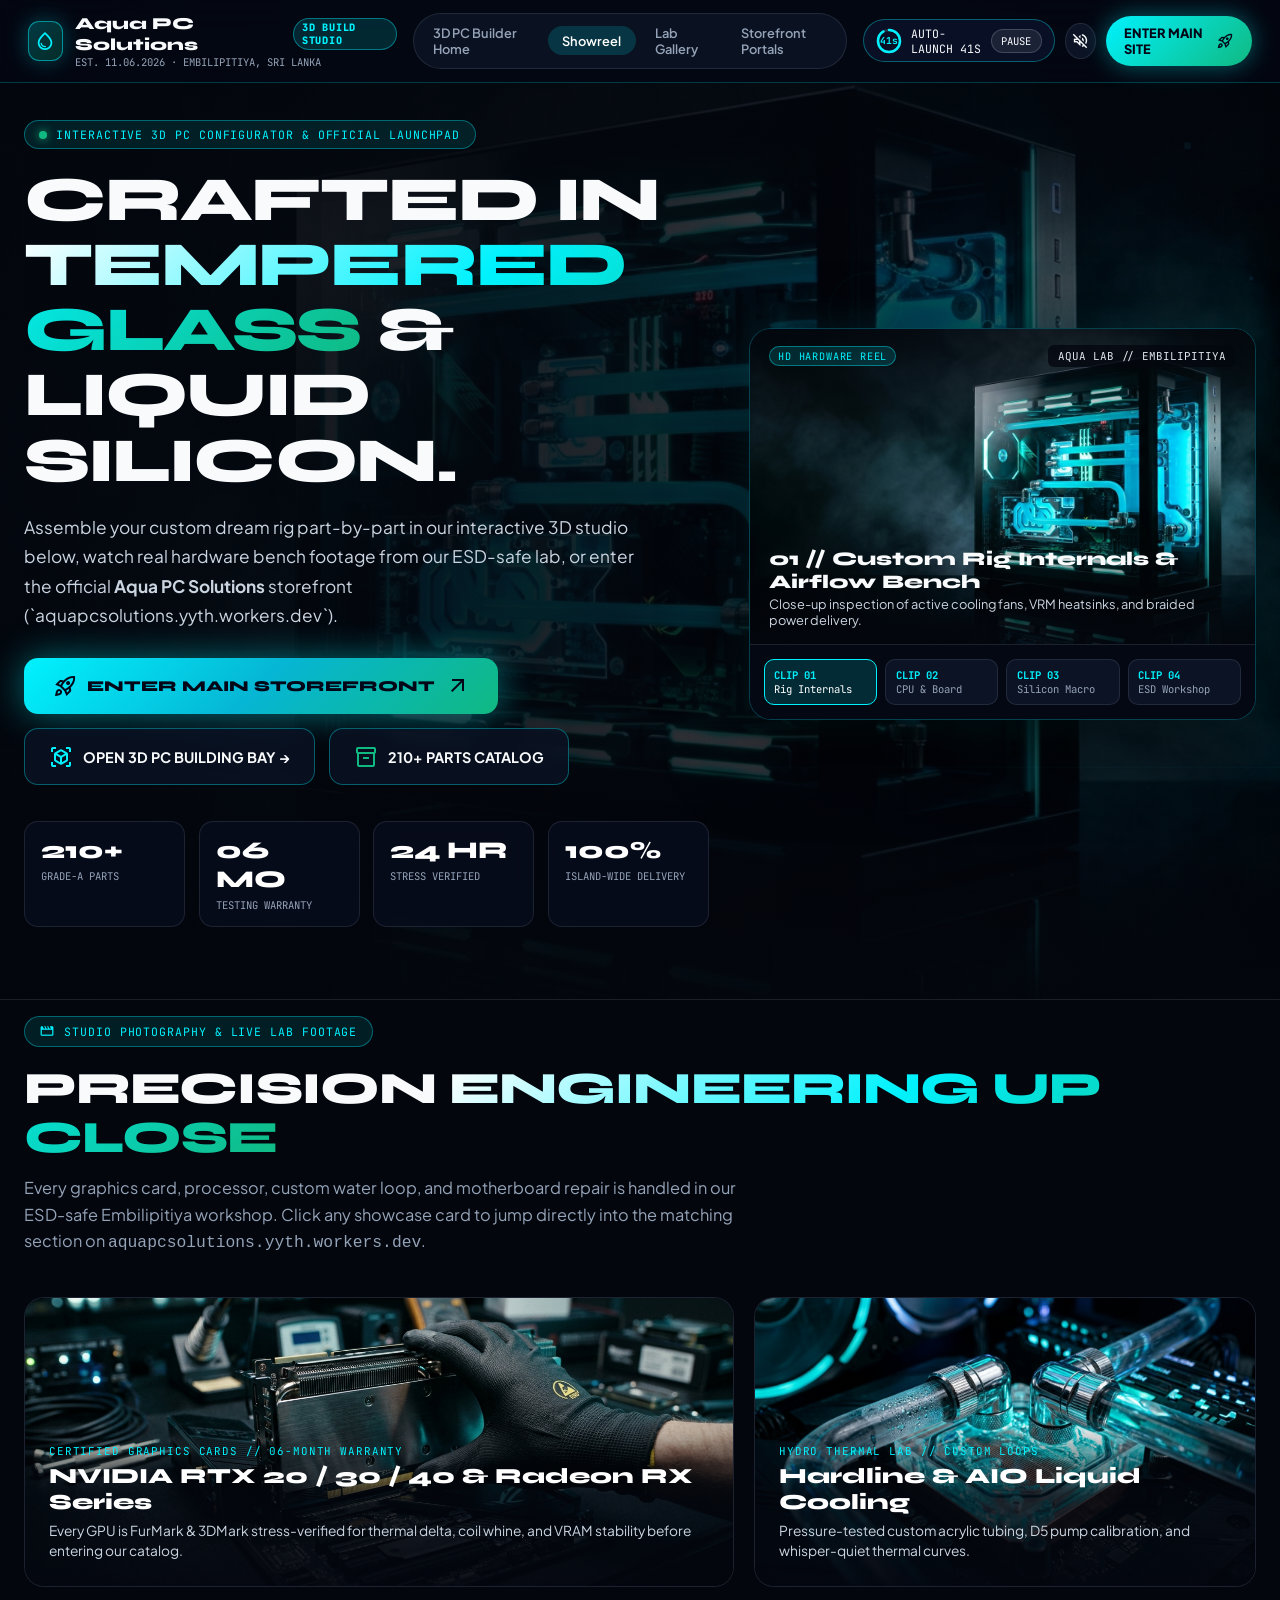
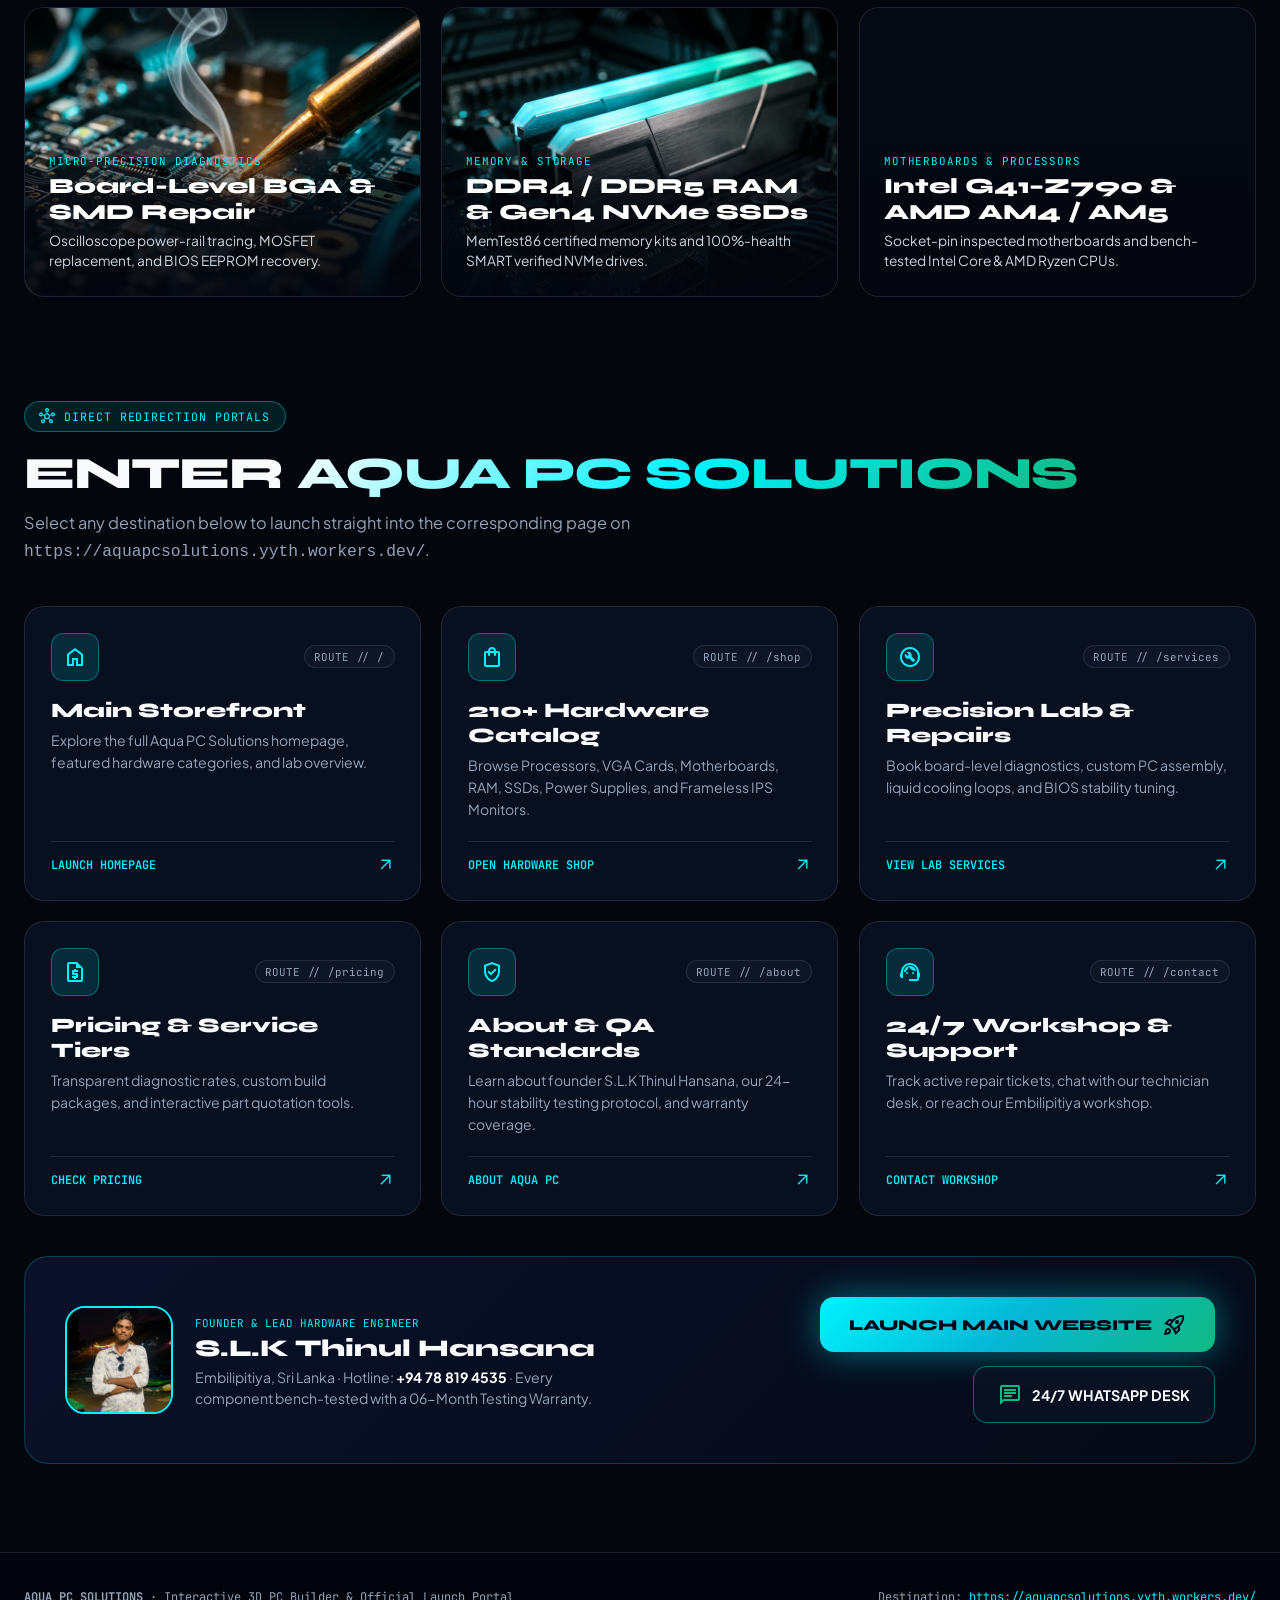
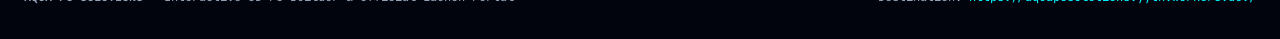
==== portal.html @ bed81e2e "Promote 3D PC Building Bay to Home Page with Bloom/Mirror Showroom & 10-Category Configurator" ====
<!DOCTYPE html>
<html lang="en" class="dark">
<head>
  <meta charset="UTF-8" />
  <meta name="viewport" content="width=device-width, initial-scale=1.0" />
  <title>Aqua PC Solutions | Cinematic Showreel, Video Lab &amp; Storefront Launchpad</title>
  <meta
    name="description"
    content="Build your custom gaming PC in real-time 3D, watch step-by-step hardware assembly, explore HD lab videos, and launch directly into Aqua PC Solutions (aquapcsolutions.yyth.workers.dev)."
  />

  <!-- Google Fonts -->
  <link rel="preconnect" href="https://fonts.googleapis.com" />
  <link rel="preconnect" href="https://fonts.gstatic.com" crossorigin />
  <link
    href="https://fonts.googleapis.com/css2?family=JetBrains+Mono:wght@400;500;600;700&family=Plus+Jakarta+Sans:wght@400;500;600;700;800&family=Syne:wght@700;800&display=swap"
    rel="stylesheet"
  />
  <link
    rel="stylesheet"
    href="https://fonts.googleapis.com/css2?family=Material+Symbols+Outlined:opsz,wght,FILL,GRAD@20..48,100..700,0..1,-50..200"
  />

  <link rel="stylesheet" href="styles.css" />
</head>
<body>
  <!-- Subtle Ambient Floating Particles -->
  <canvas id="bg-ambient-canvas" aria-hidden="true"></canvas>

  <!-- Hyperspace Warp Redirection Overlay -->
  <div id="warp-overlay" aria-hidden="true">
    <div class="warp-ring"></div>
    <p
      style="
        font-family: var(--font-mono);
        font-size: 0.76rem;
        letter-spacing: 0.16em;
        color: var(--cyan);
        text-transform: uppercase;
        margin-bottom: 0.45rem;
      "
    >
      LAUNCHING OFFICIAL STOREFRONT
    </p>
    <h2
      style="
        font-family: var(--font-display);
        font-size: clamp(1.5rem, 3vw, 2.2rem);
        font-weight: 800;
        margin-bottom: 0.5rem;
      "
    >
      Redirecting to Aqua PC Solutions
    </h2>
    <code
      id="warp-destination-url"
      style="
        font-family: var(--font-mono);
        font-size: 0.84rem;
        color: #94a3b8;
        background: rgba(15, 23, 42, 0.85);
        padding: 0.4rem 0.9rem;
        border-radius: 8px;
        border: 1px solid rgba(0, 242, 254, 0.3);
      "
    >
      https://aquapcsolutions.yyth.workers.dev/
    </code>
  </div>

  <!-- Top Floating Navigation & Auto-Redirect Command Bar -->
  <header class="top-nav">
    <a href="https://aquapcsolutions.yyth.workers.dev/" data-portal-path="/" class="brand-cluster">
      <div class="brand-orb">
        <span class="material-symbols-outlined" style="color: var(--cyan); font-size: 22px">water_drop</span>
      </div>
      <div>
        <div class="brand-title">
          <span>Aqua PC Solutions</span>
          <span class="brand-badge">3D BUILD STUDIO</span>
        </div>
        <span class="brand-sub">EST. 11.06.2026 · EMBILIPITIYA, SRI LANKA</span>
      </div>
    </a>

    <nav class="nav-links" aria-label="Portal sections">
      <a href="index.html" class="nav-link">3D PC Builder Home</a>
      <a href="#hero" class="nav-link active">Showreel</a>
      <a href="#video-showcase" class="nav-link">Lab Gallery</a>
      <a href="#portal-matrix" class="nav-link">Storefront Portals</a>
    </nav>

    <div class="nav-controls">
      <!-- Auto-Redirect Countdown Pill -->
      <div class="redirect-pill" title="Auto-redirect pauses automatically while you use the 3D PC Builder">
        <div class="countdown-ring-wrap">
          <svg class="countdown-svg" viewBox="0 0 26 26">
            <circle class="countdown-circle-bg" cx="13" cy="13" r="11"></circle>
            <circle id="countdown-circle-fg" class="countdown-circle-fg" cx="13" cy="13" r="11"></circle>
          </svg>
          <span id="countdown-num" class="countdown-num">45s</span>
        </div>
        <span id="pill-status-text" class="pill-label">AUTO-LAUNCH 45S</span>
        <button id="toggle-countdown-btn" class="pill-toggle-btn" type="button">PAUSE</button>
      </div>

      <!-- Sound FX Toggle -->
      <button
        id="sfx-toggle-btn"
        class="icon-btn"
        type="button"
        title="Toggle UI Sound Effects"
        aria-label="Toggle UI Sound Effects"
      >
        <span class="material-symbols-outlined" style="font-size: 19px">volume_off</span>
      </button>

      <!-- Instant Launch CTA -->
      <a
        href="https://aquapcsolutions.yyth.workers.dev/"
        data-portal-path="/"
        class="btn-enter-now"
      >
        <span>ENTER MAIN SITE</span>
        <span class="material-symbols-outlined" style="font-size: 18px">rocket_launch</span>
      </a>
    </div>
  </header>

  <main>
    <!-- ====================================================================
         SECTION 1: PHOTOREALISTIC STUDIO & HD VIDEO SHOWREEL HERO
         ==================================================================== -->
    <section id="hero" class="hero-cinema">
      <div class="hero-backdrop-media" aria-hidden="true">
        <img src="assets/hero-rig.jpg" alt="" class="hero-backdrop-img" />
        <video
          src="assets/video/pc-internals.mp4"
          autoplay
          muted
          loop
          playsinline
          class="hero-backdrop-video"
        ></video>
        <div class="hero-backdrop-gradient"></div>
      </div>

      <div class="section-container">
        <div class="hero-content-wrap">
          <!-- Left Column: Headline & Direct Launch CTAs -->
          <div>
            <div class="status-eyebrow">
              <span class="live-dot"></span>
              <span>INTERACTIVE 3D PC CONFIGURATOR &amp; OFFICIAL LAUNCHPAD</span>
            </div>

            <h1 class="hero-headline">
              CRAFTED IN <span class="gradient-text">TEMPERED GLASS</span> &amp; LIQUID SILICON.
            </h1>

            <p class="hero-lead">
              Assemble your custom dream rig part-by-part in our interactive 3D studio below, watch
              real hardware bench footage from our ESD-safe lab, or enter the official
              <strong>Aqua PC Solutions</strong> storefront (`aquapcsolutions.yyth.workers.dev`).
            </p>

            <div class="hero-cta-group">
              <a
                href="https://aquapcsolutions.yyth.workers.dev/"
                data-portal-path="/"
                class="btn-primary-warp"
              >
                <span class="material-symbols-outlined">rocket_launch</span>
                <span>ENTER MAIN STOREFRONT</span>
                <span class="material-symbols-outlined">arrow_outward</span>
              </a>

              <a href="index.html" class="btn-secondary-glass">
                <span class="material-symbols-outlined" style="color: var(--cyan)">view_in_ar</span>
                <span>OPEN 3D PC BUILDING BAY &rarr;</span>
              </a>

              <a
                href="https://aquapcsolutions.yyth.workers.dev/shop"
                data-portal-path="/shop"
                class="btn-secondary-glass"
              >
                <span class="material-symbols-outlined" style="color: var(--teal)">inventory_2</span>
                <span>210+ PARTS CATALOG</span>
              </a>
            </div>

            <div class="hero-metrics">
              <div class="metric-card" data-tilt-3d>
                <div class="metric-val">210+</div>
                <div class="metric-label">Grade-A Parts</div>
              </div>
              <div class="metric-card" data-tilt-3d>
                <div class="metric-val">06 MO</div>
                <div class="metric-label">Testing Warranty</div>
              </div>
              <div class="metric-card" data-tilt-3d>
                <div class="metric-val">24 HR</div>
                <div class="metric-label">Stress Verified</div>
              </div>
              <div class="metric-card" data-tilt-3d>
                <div class="metric-val">100%</div>
                <div class="metric-label">Island-Wide Delivery</div>
              </div>
            </div>
          </div>

          <!-- Right Column: Multi-Clip HD Hardware Video Showreel Player -->
          <div class="hero-reel-card" data-tilt-3d>
            <div class="hero-reel-video-wrap">
              <video
                id="hero-reel-video"
                src="assets/video/pc-internals.mp4"
                poster="assets/hero-rig.jpg"
                autoplay
                muted
                loop
                playsinline
              ></video>
              <div class="hero-reel-overlay">
                <div style="display: flex; justify-content: space-between; align-items: center">
                  <span class="brand-badge">HD HARDWARE REEL</span>
                  <span
                    style="
                      font-family: var(--font-mono);
                      font-size: 0.68rem;
                      color: #e2e8f0;
                      background: rgba(3, 6, 14, 0.75);
                      padding: 0.25rem 0.6rem;
                      border-radius: 6px;
                    "
                  >
                    AQUA LAB // EMBILIPITIYA
                  </span>
                </div>

                <div>
                  <h2
                    id="hero-reel-title"
                    style="font-family: var(--font-display); font-size: 1.2rem; font-weight: 800; margin-bottom: 0.2rem"
                  >
                    01 // Custom Rig Internals &amp; Airflow Bench
                  </h2>
                  <p id="hero-reel-sub" style="font-size: 0.8rem; color: #cbd5e1">
                    Close-up inspection of active cooling fans, VRM heatsinks, and braided power delivery.
                  </p>
                </div>
              </div>
            </div>

            <!-- 4 Real Local Video Switcher Buttons -->
            <div class="hero-reel-thumbs">
              <button
                type="button"
                class="reel-thumb-btn active"
                data-reel-src="assets/video/pc-internals.mp4"
                data-reel-title="01 // Custom Rig Internals & Airflow Bench"
                data-reel-sub="Close-up inspection of active cooling fans, VRM heatsinks, and braided power delivery."
              >
                <strong style="display: block; color: var(--cyan)">CLIP 01</strong>
                <span>Rig Internals</span>
              </button>

              <button
                type="button"
                class="reel-thumb-btn"
                data-reel-src="assets/video/cpu-board.mp4"
                data-reel-title="02 // High-Tech Processor & Motherboard Matrix"
                data-reel-sub="Socket architecture, PCIe Gen5 lanes, and multi-phase VRM power delivery."
              >
                <strong style="display: block; color: var(--cyan)">CLIP 02</strong>
                <span>CPU &amp; Board</span>
              </button>

              <button
                type="button"
                class="reel-thumb-btn"
                data-reel-src="assets/video/microchip.mp4"
                data-reel-title="03 // Silicon Die & BGA Micro-Inspection"
                data-reel-sub="Grade-A component verification and SMD circuit diagnostics before dispatch."
              >
                <strong style="display: block; color: var(--cyan)">CLIP 03</strong>
                <span>Silicon Macro</span>
              </button>

              <button
                type="button"
                class="reel-thumb-btn"
                data-reel-src="assets/video/tech-workshop.mp4"
                data-reel-title="04 // ESD-Safe Diagnostic & Repair Lab"
                data-reel-sub="Precision workstation assembly, thermal repasting, and 24-hour stability testing."
              >
                <strong style="display: block; color: var(--cyan)">CLIP 04</strong>
                <span>ESD Workshop</span>
              </button>
            </div>
          </div>
        </div>
      </div>
    </section>

    <!-- ====================================================================
         SECTION 3: PHOTOREALISTIC LAB & VIDEO BENTO SHOWCASE
         ==================================================================== -->
    <section id="video-showcase" class="builder-section" style="padding-top: 1rem">
      <div class="section-container">
        <div class="section-header">
          <div class="status-eyebrow">
            <span class="material-symbols-outlined" style="font-size: 16px">movie</span>
            <span>STUDIO PHOTOGRAPHY &amp; LIVE LAB FOOTAGE</span>
          </div>
          <h2 class="section-title">
            PRECISION <span class="gradient-text">ENGINEERING UP CLOSE</span>
          </h2>
          <p class="section-desc">
            Every graphics card, processor, custom water loop, and motherboard repair is handled in
            our ESD-safe Embilipitiya workshop. Click any showcase card to jump directly into the
            matching section on <code>aquapcsolutions.yyth.workers.dev</code>.
          </p>
        </div>

        <div class="bento-gallery-grid">
          <!-- Card 1: GPU Installation Photo + Video Hover -->
          <a
            href="https://aquapcsolutions.yyth.workers.dev/shop?category=vga-cards"
            data-portal-path="/shop?category=vga-cards"
            class="bento-card bento-span-7"
            data-tilt-3d
          >
            <img src="assets/lab-gpu-install.jpg" alt="Graphics card installation in ESD-safe lab" class="bento-media" />
            <div class="bento-overlay">
              <span class="bento-kicker">CERTIFIED GRAPHICS CARDS // 06-MONTH WARRANTY</span>
              <h3 class="bento-title">NVIDIA RTX 20 / 30 / 40 &amp; Radeon RX Series</h3>
              <p class="bento-desc">
                Every GPU is FurMark &amp; 3DMark stress-verified for thermal delta, coil whine, and
                VRAM stability before entering our catalog.
              </p>
            </div>
          </a>

          <!-- Card 2: Cryo Waterblock Macro -->
          <a
            href="https://aquapcsolutions.yyth.workers.dev/services#srv-02"
            data-portal-path="/services"
            class="bento-card bento-span-5"
            data-tilt-3d
          >
            <img src="assets/cooling-loop.jpg" alt="Custom liquid cooling hardline loop" class="bento-media" />
            <div class="bento-overlay">
              <span class="bento-kicker">HYDRO THERMAL LAB // CUSTOM LOOPS</span>
              <h3 class="bento-title">Hardline &amp; AIO Liquid Cooling</h3>
              <p class="bento-desc">
                Pressure-tested custom acrylic tubing, D5 pump calibration, and whisper-quiet thermal curves.
              </p>
            </div>
          </a>

          <!-- Card 3: Micro-Soldering Repair Photo -->
          <a
            href="https://aquapcsolutions.yyth.workers.dev/services#srv-01"
            data-portal-path="/services"
            class="bento-card bento-span-4"
            data-tilt-3d
          >
            <img src="assets/micro-solder.jpg" alt="Board-level micro-soldering repair" class="bento-media" />
            <div class="bento-overlay">
              <span class="bento-kicker">MICRO-PRECISION DIAGNOSTICS</span>
              <h3 class="bento-title">Board-Level BGA &amp; SMD Repair</h3>
              <p class="bento-desc">
                Oscilloscope power-rail tracing, MOSFET replacement, and BIOS EEPROM recovery.
              </p>
            </div>
          </a>

          <!-- Card 4: DDR5 RGB Macro Photo -->
          <a
            href="https://aquapcsolutions.yyth.workers.dev/shop?category=ram"
            data-portal-path="/shop?category=ram"
            class="bento-card bento-span-4"
            data-tilt-3d
          >
            <img src="assets/rgb-ram-macro.jpg" alt="DDR5 RGB Memory modules" class="bento-media" />
            <div class="bento-overlay">
              <span class="bento-kicker">MEMORY &amp; STORAGE</span>
              <h3 class="bento-title">DDR4 / DDR5 RAM &amp; Gen4 NVMe SSDs</h3>
              <p class="bento-desc">
                MemTest86 certified memory kits and 100%-health SMART verified NVMe drives.
              </p>
            </div>
          </a>

          <!-- Card 5: Live Looping Circuit Board Video Card -->
          <a
            href="https://aquapcsolutions.yyth.workers.dev/shop?category=motherboards"
            data-portal-path="/shop?category=motherboards"
            class="bento-card bento-span-4"
            data-tilt-3d
          >
            <video
              src="assets/video/circuit-board.mp4"
              autoplay
              muted
              loop
              playsinline
              class="bento-media"
            ></video>
            <div class="bento-overlay">
              <span class="bento-kicker">MOTHERBOARDS &amp; PROCESSORS</span>
              <h3 class="bento-title">Intel G41–Z790 &amp; AMD AM4 / AM5</h3>
              <p class="bento-desc">
                Socket-pin inspected motherboards and bench-tested Intel Core &amp; AMD Ryzen CPUs.
              </p>
            </div>
          </a>
        </div>
      </div>
    </section>

    <!-- ====================================================================
         SECTION 4: DIRECT STOREFRONT DESTINATION MATRIX
         ==================================================================== -->
    <section id="portal-matrix" class="builder-section" style="padding-top: 1rem">
      <div class="section-container">
        <div class="section-header">
          <div class="status-eyebrow">
            <span class="material-symbols-outlined" style="font-size: 16px">hub</span>
            <span>DIRECT REDIRECTION PORTALS</span>
          </div>
          <h2 class="section-title">
            ENTER <span class="gradient-text">AQUA PC SOLUTIONS</span>
          </h2>
          <p class="section-desc">
            Select any destination below to launch straight into the corresponding page on
            <code>https://aquapcsolutions.yyth.workers.dev/</code>.
          </p>
        </div>

        <div class="portal-matrix-grid">
          <a href="https://aquapcsolutions.yyth.workers.dev/" data-portal-path="/" class="portal-card" data-tilt-3d>
            <div>
              <div class="portal-card-top">
                <div class="portal-icon-box"><span class="material-symbols-outlined">home</span></div>
                <span class="portal-route-tag">ROUTE // /</span>
              </div>
              <h3 class="portal-card-title">Main Storefront</h3>
              <p class="portal-card-desc">
                Explore the full Aqua PC Solutions homepage, featured hardware categories, and lab overview.
              </p>
            </div>
            <div class="portal-card-footer">
              <span>LAUNCH HOMEPAGE</span>
              <span class="material-symbols-outlined" style="font-size: 18px">arrow_outward</span>
            </div>
          </a>

          <a href="https://aquapcsolutions.yyth.workers.dev/shop" data-portal-path="/shop" class="portal-card" data-tilt-3d>
            <div>
              <div class="portal-card-top">
                <div class="portal-icon-box"><span class="material-symbols-outlined">shopping_bag</span></div>
                <span class="portal-route-tag">ROUTE // /shop</span>
              </div>
              <h3 class="portal-card-title">210+ Hardware Catalog</h3>
              <p class="portal-card-desc">
                Browse Processors, VGA Cards, Motherboards, RAM, SSDs, Power Supplies, and Frameless IPS Monitors.
              </p>
            </div>
            <div class="portal-card-footer">
              <span>OPEN HARDWARE SHOP</span>
              <span class="material-symbols-outlined" style="font-size: 18px">arrow_outward</span>
            </div>
          </a>

          <a href="https://aquapcsolutions.yyth.workers.dev/services" data-portal-path="/services" class="portal-card" data-tilt-3d>
            <div>
              <div class="portal-card-top">
                <div class="portal-icon-box"><span class="material-symbols-outlined">build_circle</span></div>
                <span class="portal-route-tag">ROUTE // /services</span>
              </div>
              <h3 class="portal-card-title">Precision Lab &amp; Repairs</h3>
              <p class="portal-card-desc">
                Book board-level diagnostics, custom PC assembly, liquid cooling loops, and BIOS stability tuning.
              </p>
            </div>
            <div class="portal-card-footer">
              <span>VIEW LAB SERVICES</span>
              <span class="material-symbols-outlined" style="font-size: 18px">arrow_outward</span>
            </div>
          </a>

          <a href="https://aquapcsolutions.yyth.workers.dev/pricing" data-portal-path="/pricing" class="portal-card" data-tilt-3d>
            <div>
              <div class="portal-card-top">
                <div class="portal-icon-box"><span class="material-symbols-outlined">request_quote</span></div>
                <span class="portal-route-tag">ROUTE // /pricing</span>
              </div>
              <h3 class="portal-card-title">Pricing &amp; Service Tiers</h3>
              <p class="portal-card-desc">
                Transparent diagnostic rates, custom build packages, and interactive part quotation tools.
              </p>
            </div>
            <div class="portal-card-footer">
              <span>CHECK PRICING</span>
              <span class="material-symbols-outlined" style="font-size: 18px">arrow_outward</span>
            </div>
          </a>

          <a href="https://aquapcsolutions.yyth.workers.dev/about" data-portal-path="/about" class="portal-card" data-tilt-3d>
            <div>
              <div class="portal-card-top">
                <div class="portal-icon-box"><span class="material-symbols-outlined">verified_user</span></div>
                <span class="portal-route-tag">ROUTE // /about</span>
              </div>
              <h3 class="portal-card-title">About &amp; QA Standards</h3>
              <p class="portal-card-desc">
                Learn about founder S.L.K Thinul Hansana, our 24-hour stability testing protocol, and warranty coverage.
              </p>
            </div>
            <div class="portal-card-footer">
              <span>ABOUT AQUA PC</span>
              <span class="material-symbols-outlined" style="font-size: 18px">arrow_outward</span>
            </div>
          </a>

          <a href="https://aquapcsolutions.yyth.workers.dev/contact" data-portal-path="/contact" class="portal-card" data-tilt-3d>
            <div>
              <div class="portal-card-top">
                <div class="portal-icon-box"><span class="material-symbols-outlined">support_agent</span></div>
                <span class="portal-route-tag">ROUTE // /contact</span>
              </div>
              <h3 class="portal-card-title">24/7 Workshop &amp; Support</h3>
              <p class="portal-card-desc">
                Track active repair tickets, chat with our technician desk, or reach our Embilipitiya workshop.
              </p>
            </div>
            <div class="portal-card-footer">
              <span>CONTACT WORKSHOP</span>
              <span class="material-symbols-outlined" style="font-size: 18px">arrow_outward</span>
            </div>
          </a>
        </div>

        <!-- Founder & Direct Launch Banner -->
        <div class="founder-banner" style="margin-top: 2.5rem" data-tilt-3d>
          <div class="founder-visual">
            <div class="founder-avatar-frame">
              <img src="assets/founder.jpg" alt="S.L.K Thinul Hansana — Founder of Aqua PC Solutions" />
            </div>
            <div>
              <span style="font-family: var(--font-mono); font-size: 0.68rem; color: var(--cyan)">
                FOUNDER &amp; LEAD HARDWARE ENGINEER
              </span>
              <h3 style="font-family: var(--font-display); font-size: 1.5rem; font-weight: 800; margin: 0.2rem 0">
                S.L.K Thinul Hansana
              </h3>
              <p style="font-size: 0.88rem; color: var(--text-muted); line-height: 1.55">
                Embilipitiya, Sri Lanka · Hotline: <strong style="color: #fff">+94 78 819 4535</strong> ·
                Every component bench-tested with a 06-Month Testing Warranty.
              </p>
            </div>
          </div>

          <div style="display: flex; flex-wrap: wrap; gap: 0.85rem; justify-content: flex-end">
            <a
              href="https://aquapcsolutions.yyth.workers.dev/"
              data-portal-path="/"
              class="btn-primary-warp"
            >
              <span>LAUNCH MAIN WEBSITE</span>
              <span class="material-symbols-outlined">rocket_launch</span>
            </a>

            <a
              href="https://wa.me/message/CYZRQDEHLIRZF1"
              target="_blank"
              rel="noopener noreferrer"
              class="btn-secondary-glass"
            >
              <span class="material-symbols-outlined" style="color: var(--teal)">chat</span>
              <span>24/7 WHATSAPP DESK</span>
            </a>
          </div>
        </div>
      </div>
    </section>
  </main>

  <footer class="portal-footer">
    <div
      class="section-container"
      style="display: flex; flex-wrap: wrap; justify-content: space-between; align-items: center; gap: 1rem"
    >
      <div>
        <strong>AQUA PC SOLUTIONS</strong> · Interactive 3D PC Builder &amp; Official Launch Portal
      </div>
      <div>
        Destination:
        <a
          href="https://aquapcsolutions.yyth.workers.dev/"
          data-portal-path="/"
          style="color: var(--cyan); text-decoration: none"
        >
          https://aquapcsolutions.yyth.workers.dev/
        </a>
      </div>
    </div>
  </footer>

  <!-- Local Vendor & 3D PC Builder Scripts (Zero External Latency) -->
  <script src="js/vendor/three.min.js"></script>
  <script src="scene3d.js"></script>
  <script src="app.js"></script>
</body>
</html>
---- styles.css ----
/* ==========================================================================
   AQUA PC SOLUTIONS — CINEMATIC 3D PC BUILDER, VIDEO LAB & REDIRECT PORTAL
   Target: https://aquapcsolutions.yyth.workers.dev/
   ========================================================================== */

:root {
  --bg-void: #03060d;
  --bg-deep: #070d1c;
  --bg-card: rgba(11, 18, 36, 0.78);
  --bg-card-strong: rgba(8, 13, 27, 0.92);
  --cyan: #00f2fe;
  --cyan-soft: rgba(0, 242, 254, 0.14);
  --teal: #10b981;
  --blue: #3b82f6;
  --rose: #f43f5e;
  --amber: #f59e0b;
  --text-main: #f8fafc;
  --text-muted: #94a3b8;
  --border-glass: rgba(0, 242, 254, 0.22);
  --border-subtle: rgba(148, 163, 184, 0.16);
  --font-display: "Syne", sans-serif;
  --font-sans: "Plus Jakarta Sans", sans-serif;
  --font-mono: "JetBrains Mono", monospace;
}

*,
*::before,
*::after {
  box-sizing: border-box;
  margin: 0;
  padding: 0;
}

html {
  scroll-behavior: smooth;
  background-color: var(--bg-void);
  color: var(--text-main);
  font-family: var(--font-sans);
  overflow-x: hidden;
  scrollbar-width: thin;
  scrollbar-color: var(--cyan) var(--bg-void);
}

body {
  background-color: var(--bg-void);
  color: var(--text-main);
  overflow-x: hidden;
  min-height: 100vh;
  position: relative;
}

#bg-ambient-canvas {
  position: fixed;
  inset: 0;
  width: 100vw;
  height: 100vh;
  pointer-events: none;
  z-index: 0;
}

/* ── Top Floating Navigation & Auto-Redirect Command Bar ─────────────────── */
.top-nav {
  position: fixed;
  top: 0;
  left: 0;
  right: 0;
  z-index: 200;
  padding: 0.8rem 1.75rem;
  display: flex;
  align-items: center;
  justify-content: space-between;
  gap: 1rem;
  background: rgba(4, 8, 19, 0.82);
  backdrop-filter: blur(20px);
  -webkit-backdrop-filter: blur(20px);
  border-bottom: 1px solid var(--border-glass);
}

.brand-cluster {
  display: flex;
  align-items: center;
  gap: 0.8rem;
  text-decoration: none;
  color: var(--text-main);
}

.brand-orb {
  width: 40px;
  height: 40px;
  border-radius: 11px;
  background: linear-gradient(135deg, rgba(0, 242, 254, 0.22), rgba(16, 185, 129, 0.22));
  border: 1px solid rgba(0, 242, 254, 0.5);
  display: flex;
  align-items: center;
  justify-content: center;
  box-shadow: 0 0 22px rgba(0, 242, 254, 0.28);
}

.brand-title {
  font-family: var(--font-display);
  font-weight: 800;
  font-size: 1.05rem;
  display: flex;
  align-items: center;
  gap: 0.5rem;
}

.brand-badge {
  font-family: var(--font-mono);
  font-size: 0.64rem;
  padding: 0.14rem 0.5rem;
  border-radius: 999px;
  background: rgba(0, 242, 254, 0.14);
  border: 1px solid rgba(0, 242, 254, 0.4);
  color: var(--cyan);
  text-transform: uppercase;
  letter-spacing: 0.08em;
}

.brand-sub {
  font-family: var(--font-mono);
  font-size: 0.66rem;
  color: var(--text-muted);
  display: block;
}

.nav-links {
  display: flex;
  align-items: center;
  gap: 0.3rem;
  background: rgba(15, 23, 42, 0.65);
  border: 1px solid var(--border-subtle);
  padding: 0.28rem;
  border-radius: 999px;
}

.nav-link {
  color: var(--text-muted);
  text-decoration: none;
  font-size: 0.8rem;
  font-weight: 600;
  padding: 0.4rem 0.9rem;
  border-radius: 999px;
  transition: all 0.2s ease;
}

.nav-link:hover,
.nav-link.active {
  color: #ffffff;
  background: rgba(0, 242, 254, 0.16);
}

.nav-controls {
  display: flex;
  align-items: center;
  gap: 0.65rem;
}

.redirect-pill {
  display: flex;
  align-items: center;
  gap: 0.55rem;
  background: rgba(10, 18, 40, 0.9);
  border: 1px solid rgba(0, 242, 254, 0.35);
  padding: 0.35rem 0.75rem;
  border-radius: 999px;
  font-family: var(--font-mono);
  font-size: 0.72rem;
}

.countdown-ring-wrap {
  position: relative;
  width: 26px;
  height: 26px;
  display: flex;
  align-items: center;
  justify-content: center;
}

.countdown-svg {
  transform: rotate(-90deg);
  width: 26px;
  height: 26px;
}

.countdown-circle-bg {
  fill: none;
  stroke: rgba(148, 163, 184, 0.2);
  stroke-width: 2.5;
}

.countdown-circle-fg {
  fill: none;
  stroke: var(--cyan);
  stroke-width: 2.5;
  stroke-dasharray: 69.1;
  stroke-dashoffset: 0;
  stroke-linecap: round;
  transition: stroke-dashoffset 0.25s linear;
}

.countdown-num {
  position: absolute;
  font-size: 0.6rem;
  font-weight: 700;
  color: var(--cyan);
}

.pill-toggle-btn {
  background: rgba(255, 255, 255, 0.08);
  border: 1px solid rgba(148, 163, 184, 0.3);
  color: var(--text-main);
  font-family: var(--font-mono);
  font-size: 0.66rem;
  padding: 0.24rem 0.6rem;
  border-radius: 999px;
  cursor: pointer;
  text-decoration: none;
  transition: all 0.2s ease;
}

.pill-toggle-btn:hover,
.pill-toggle-btn.active {
  border-color: var(--cyan);
  color: var(--cyan);
  background: rgba(0, 242, 254, 0.14);
}

.icon-btn {
  width: 36px;
  height: 36px;
  border-radius: 50%;
  background: rgba(15, 23, 42, 0.8);
  border: 1px solid var(--border-subtle);
  color: var(--text-main);
  display: flex;
  align-items: center;
  justify-content: center;
  cursor: pointer;
  transition: all 0.2s ease;
}

.icon-btn:hover,
.icon-btn.active {
  border-color: var(--cyan);
  color: var(--cyan);
}

.btn-enter-now {
  display: inline-flex;
  align-items: center;
  gap: 0.45rem;
  background: linear-gradient(135deg, var(--cyan), var(--teal));
  color: #020617;
  font-family: var(--font-sans);
  font-weight: 800;
  font-size: 0.8rem;
  padding: 0.55rem 1.1rem;
  border-radius: 999px;
  text-decoration: none;
  border: none;
  cursor: pointer;
  box-shadow: 0 0 24px rgba(0, 242, 254, 0.38);
  transition: transform 0.2s ease, box-shadow 0.2s ease;
}

.btn-enter-now:hover {
  transform: translateY(-1px) scale(1.02);
  box-shadow: 0 0 34px rgba(0, 242, 254, 0.65);
}

/* ── Layout Helpers ──────────────────────────────────────────────────────── */
main {
  position: relative;
  z-index: 5;
}

.section-container {
  max-width: 1380px;
  margin: 0 auto;
  padding: 0 1.5rem;
}

.status-eyebrow {
  display: inline-flex;
  align-items: center;
  gap: 0.55rem;
  padding: 0.38rem 0.9rem;
  border-radius: 999px;
  background: rgba(0, 242, 254, 0.1);
  border: 1px solid rgba(0, 242, 254, 0.35);
  font-family: var(--font-mono);
  font-size: 0.72rem;
  color: var(--cyan);
  letter-spacing: 0.08em;
  text-transform: uppercase;
  margin-bottom: 1.1rem;
}

.live-dot {
  width: 8px;
  height: 8px;
  border-radius: 50%;
  background: var(--teal);
  box-shadow: 0 0 10px var(--teal);
  animation: pulseDot 1.4s infinite;
}

@keyframes pulseDot {
  0%, 100% { opacity: 1; transform: scale(1); }
  50% { opacity: 0.4; transform: scale(0.8); }
}

.gradient-text {
  background: linear-gradient(135deg, #ffffff 0%, var(--cyan) 50%, var(--teal) 100%);
  -webkit-background-clip: text;
  -webkit-text-fill-color: transparent;
  background-clip: text;
}

/* ── CINEMATIC VIDEO & PHOTO HERO SECTION ────────────────────────────────── */
.hero-cinema {
  position: relative;
  min-height: 92vh;
  padding: 7.5rem 0 4.5rem;
  display: flex;
  align-items: center;
  overflow: hidden;
  border-bottom: 1px solid var(--border-subtle);
}

.hero-backdrop-media {
  position: absolute;
  inset: 0;
  z-index: 0;
}

.hero-backdrop-img {
  position: absolute;
  inset: 0;
  width: 100%;
  height: 100%;
  object-fit: cover;
  object-position: center right;
  opacity: 0.72;
  filter: contrast(1.08) saturate(1.12);
}

.hero-backdrop-video {
  position: absolute;
  inset: 0;
  width: 100%;
  height: 100%;
  object-fit: cover;
  opacity: 0.36;
  mix-blend-mode: lighten;
}

.hero-backdrop-gradient {
  position: absolute;
  inset: 0;
  background:
    linear-gradient(90deg, rgba(3, 6, 13, 0.96) 0%, rgba(3, 6, 13, 0.82) 48%, rgba(3, 6, 13, 0.32) 100%),
    linear-gradient(180deg, rgba(3, 6, 13, 0.75) 0%, transparent 25%, transparent 75%, rgba(3, 6, 13, 0.98) 100%);
}

.hero-content-wrap {
  position: relative;
  z-index: 2;
  display: grid;
  grid-template-columns: 1.15fr 0.85fr;
  gap: 2.5rem;
  align-items: center;
}

.hero-headline {
  font-family: var(--font-display);
  font-size: clamp(2.5rem, 4.9vw, 4.4rem);
  font-weight: 800;
  line-height: 1.04;
  letter-spacing: -0.03em;
  margin-bottom: 1.25rem;
}

.hero-lead {
  font-size: 1.08rem;
  line-height: 1.7;
  color: #cbd5e1;
  max-width: 620px;
  margin-bottom: 1.75rem;
}

.hero-cta-group {
  display: flex;
  flex-wrap: wrap;
  gap: 0.9rem;
  margin-bottom: 2.25rem;
}

.btn-primary-warp {
  display: inline-flex;
  align-items: center;
  gap: 0.65rem;
  padding: 0.98rem 1.8rem;
  border-radius: 14px;
  background: linear-gradient(135deg, var(--cyan) 0%, #06b6d4 50%, var(--teal) 100%);
  color: #020617;
  font-family: var(--font-display);
  font-weight: 800;
  font-size: 0.94rem;
  text-decoration: none;
  border: none;
  cursor: pointer;
  box-shadow: 0 0 36px rgba(0, 242, 254, 0.42);
  transition: all 0.25s ease;
}

.btn-primary-warp:hover {
  transform: translateY(-2px) scale(1.02);
  box-shadow: 0 0 55px rgba(0, 242, 254, 0.68);
}

.btn-secondary-glass {
  display: inline-flex;
  align-items: center;
  gap: 0.6rem;
  padding: 0.98rem 1.5rem;
  border-radius: 14px;
  background: rgba(11, 18, 36, 0.78);
  border: 1px solid rgba(0, 242, 254, 0.35);
  color: #f8fafc;
  font-weight: 700;
  font-size: 0.9rem;
  text-decoration: none;
  cursor: pointer;
  backdrop-filter: blur(14px);
  transition: all 0.22s ease;
}

.btn-secondary-glass:hover {
  background: rgba(0, 242, 254, 0.16);
  border-color: var(--cyan);
  transform: translateY(-2px);
}

.hero-metrics {
  display: grid;
  grid-template-columns: repeat(4, 1fr);
  gap: 0.85rem;
}

.metric-card {
  background: rgba(8, 14, 30, 0.78);
  border: 1px solid var(--border-subtle);
  border-radius: 14px;
  padding: 0.9rem 1rem;
  backdrop-filter: blur(14px);
}

.metric-val {
  font-family: var(--font-display);
  font-size: 1.5rem;
  font-weight: 800;
  color: #ffffff;
}

.metric-label {
  font-family: var(--font-mono);
  font-size: 0.66rem;
  color: var(--text-muted);
  text-transform: uppercase;
  margin-top: 0.2rem;
}

/* Right Hero Picture-in-Picture Reel Card */
.hero-reel-card {
  background: rgba(8, 14, 30, 0.82);
  border: 1px solid var(--border-glass);
  border-radius: 22px;
  overflow: hidden;
  box-shadow: 0 28px 80px rgba(0, 0, 0, 0.75), 0 0 40px rgba(0, 242, 254, 0.12);
  backdrop-filter: blur(18px);
}

.hero-reel-video-wrap {
  position: relative;
  aspect-ratio: 16 / 10;
  background: #02040a;
  overflow: hidden;
}

.hero-reel-video-wrap video {
  width: 100%;
  height: 100%;
  object-fit: cover;
  display: block;
}

.hero-reel-overlay {
  position: absolute;
  inset: 0;
  padding: 1rem 1.2rem;
  display: flex;
  flex-direction: column;
  justify-content: space-between;
  background: linear-gradient(180deg, rgba(3, 6, 13, 0.65) 0%, transparent 35%, transparent 60%, rgba(3, 6, 13, 0.92) 100%);
}

.hero-reel-thumbs {
  display: grid;
  grid-template-columns: repeat(4, 1fr);
  gap: 0.5rem;
  padding: 0.85rem;
  background: rgba(4, 8, 18, 0.95);
  border-top: 1px solid var(--border-subtle);
}

.reel-thumb-btn {
  background: rgba(15, 23, 42, 0.8);
  border: 1px solid var(--border-subtle);
  border-radius: 10px;
  padding: 0.5rem 0.6rem;
  color: var(--text-muted);
  font-family: var(--font-mono);
  font-size: 0.66rem;
  text-align: left;
  cursor: pointer;
  transition: all 0.2s ease;
}

.reel-thumb-btn:hover,
.reel-thumb-btn.active {
  border-color: var(--cyan);
  color: #ffffff;
  background: rgba(0, 242, 254, 0.15);
}

/* ── INTERACTIVE 3D PC BUILDER & STEP-BY-STEP ASSEMBLY STUDIO ────────────── */
.builder-section {
  padding: 5.5rem 0;
  position: relative;
}

.section-header {
  margin-bottom: 2.5rem;
}

.section-title {
  font-family: var(--font-display);
  font-size: clamp(2rem, 3.5vw, 3rem);
  font-weight: 800;
  letter-spacing: -0.02em;
  line-height: 1.1;
  margin-bottom: 0.75rem;
}

.section-desc {
  color: var(--text-muted);
  font-size: 1.02rem;
  max-width: 720px;
  line-height: 1.65;
}

.builder-studio-grid {
  display: grid;
  grid-template-columns: 1.25fr 0.75fr;
  gap: 1.5rem;
  align-items: start;
}

/* Left 3D Stage Card */
.builder-stage-card {
  position: sticky;
  top: 5.2rem;
  background: radial-gradient(circle at 50% 42%, rgba(14, 28, 60, 0.75) 0%, rgba(5, 9, 20, 0.95) 80%);
  border: 1px solid var(--border-glass);
  border-radius: 24px;
  overflow: hidden;
  box-shadow: 0 30px 90px rgba(0, 0, 0, 0.7);
}

.builder-stage-top {
  padding: 1rem 1.25rem;
  background: rgba(4, 8, 19, 0.85);
  border-bottom: 1px solid var(--border-subtle);
  display: flex;
  flex-wrap: wrap;
  align-items: center;
  justify-content: space-between;
  gap: 0.75rem;
}

.step-pills-row {
  display: flex;
  flex-wrap: wrap;
  gap: 0.35rem;
}

.step-pill {
  font-family: var(--font-mono);
  font-size: 0.66rem;
  padding: 0.32rem 0.62rem;
  border-radius: 8px;
  background: rgba(15, 23, 42, 0.85);
  border: 1px solid var(--border-subtle);
  color: var(--text-muted);
  cursor: pointer;
  transition: all 0.18s ease;
}

.step-pill.completed {
  border-color: rgba(16, 185, 129, 0.45);
  color: #a7f3d0;
}

.step-pill.active {
  background: rgba(0, 242, 254, 0.2);
  border-color: var(--cyan);
  color: #ffffff;
  box-shadow: 0 0 14px rgba(0, 242, 254, 0.25);
}

.canvas-viewport-wrap {
  position: relative;
  height: 620px;
  width: 100%;
  cursor: grab;
  overflow: hidden;
  background: radial-gradient(circle at 50% 48%, rgba(14, 32, 68, 0.55) 0%, rgba(4, 7, 16, 0.96) 78%);
}

/* 1-Click Quick Build Presets Bar */
.quick-presets-bar {
  margin-top: 1.35rem;
  display: flex;
  flex-wrap: wrap;
  align-items: center;
  gap: 0.65rem;
  padding: 0.75rem 1rem;
  border-radius: 18px;
  background: rgba(7, 13, 28, 0.85);
  border: 1px solid var(--border-glass);
  backdrop-filter: blur(16px);
}

.quick-presets-label {
  font-family: var(--font-mono);
  font-size: 0.68rem;
  font-weight: 700;
  color: var(--cyan);
  letter-spacing: 0.08em;
  margin-right: 0.35rem;
}

.preset-rig-btn {
  flex: 1 1 190px;
  display: flex;
  align-items: center;
  gap: 0.65rem;
  padding: 0.6rem 0.85rem;
  border-radius: 12px;
  background: rgba(15, 23, 42, 0.82);
  border: 1px solid var(--border-subtle);
  color: var(--text-main);
  text-align: left;
  cursor: pointer;
  transition: all 0.2s ease;
}

.preset-rig-btn strong {
  display: block;
  font-family: var(--font-sans);
  font-size: 0.8rem;
  font-weight: 700;
  color: #ffffff;
}

.preset-rig-btn small {
  display: block;
  font-family: var(--font-mono);
  font-size: 0.63rem;
  color: var(--text-muted);
  margin-top: 0.1rem;
}

.preset-rig-btn:hover,
.preset-rig-btn.active {
  border-color: var(--cyan);
  background: rgba(0, 242, 254, 0.16);
  box-shadow: 0 0 22px rgba(0, 242, 254, 0.2);
  transform: translateY(-1px);
}

.preset-rig-icon {
  width: 34px;
  height: 34px;
  border-radius: 10px;
  background: rgba(0, 242, 254, 0.14);
  border: 1px solid rgba(0, 242, 254, 0.35);
  display: flex;
  align-items: center;
  justify-content: center;
  font-size: 1rem;
  flex-shrink: 0;
}

.step-wizard-controls {
  display: flex;
  align-items: center;
  gap: 0.4rem;
}

/* Direct 3D Raycast Hover Inspection Tooltip */
.viewport-hover-tooltip {
  position: absolute;
  top: 0;
  left: 0;
  z-index: 30;
  pointer-events: none;
  width: 240px;
  padding: 0.65rem 0.8rem;
  border-radius: 12px;
  background: rgba(4, 9, 22, 0.92);
  border: 1px solid var(--cyan);
  box-shadow: 0 14px 36px rgba(0, 0, 0, 0.75), 0 0 20px rgba(0, 242, 254, 0.28);
  backdrop-filter: blur(12px);
  opacity: 0;
  visibility: hidden;
  transition: opacity 0.15s ease, visibility 0.15s ease;
}

.viewport-hover-tooltip.visible {
  opacity: 1;
  visibility: visible;
}

.hover-tooltip-kicker {
  font-family: var(--font-mono);
  font-size: 0.58rem;
  color: var(--cyan);
  letter-spacing: 0.08em;
  margin-bottom: 0.2rem;
}

.hover-tooltip-title {
  font-family: var(--font-display);
  font-size: 0.86rem;
  font-weight: 800;
  color: #ffffff;
  margin-bottom: 0.15rem;
}

.hover-tooltip-sub {
  font-size: 0.68rem;
  color: #cbd5e1;
  line-height: 1.35;
}

/* Floating Zoom & Fullscreen Controls in 3D Viewport */
.viewport-zoom-controls {
  position: absolute;
  bottom: 1rem;
  right: 1.15rem;
  z-index: 25;
  display: flex;
  flex-direction: column;
  gap: 0.35rem;
}

.viewport-ctrl-btn {
  width: 34px;
  height: 34px;
  border-radius: 10px;
  background: rgba(4, 9, 22, 0.86);
  border: 1px solid rgba(0, 242, 254, 0.38);
  color: #f8fafc;
  font-family: var(--font-mono);
  font-size: 1rem;
  font-weight: 700;
  cursor: pointer;
  display: flex;
  align-items: center;
  justify-content: center;
  backdrop-filter: blur(10px);
  transition: all 0.18s ease;
}

.viewport-ctrl-btn:hover {
  background: rgba(0, 242, 254, 0.22);
  border-color: #ffffff;
  color: var(--cyan);
  transform: scale(1.06);
}

/* In-Viewport Quick-Swap HUD Drawer */
.viewport-quick-swap {
  position: absolute;
  left: 1.15rem;
  right: 4.2rem;
  bottom: 0.95rem;
  z-index: 26;
  background: rgba(4, 9, 23, 0.92);
  border: 1px solid rgba(0, 242, 254, 0.5);
  border-radius: 14px;
  padding: 0.65rem 0.85rem;
  backdrop-filter: blur(14px);
  box-shadow: 0 16px 40px rgba(0, 0, 0, 0.75), 0 0 24px rgba(0, 242, 254, 0.2);
  opacity: 0;
  visibility: hidden;
  transform: translateY(10px);
  transition: all 0.22s ease;
}

.viewport-quick-swap.visible {
  opacity: 1;
  visibility: visible;
  transform: translateY(0);
}

.quick-swap-header {
  display: flex;
  justify-content: space-between;
  align-items: center;
  margin-bottom: 0.45rem;
  font-family: var(--font-mono);
  font-size: 0.65rem;
  color: var(--cyan);
  letter-spacing: 0.06em;
}

.quick-swap-close {
  background: none;
  border: none;
  color: #94a3b8;
  font-size: 1.1rem;
  line-height: 1;
  cursor: pointer;
}

.quick-swap-options {
  display: flex;
  flex-wrap: wrap;
  gap: 0.4rem;
}

.quick-swap-chip {
  background: rgba(15, 23, 42, 0.9);
  border: 1px solid var(--border-subtle);
  border-radius: 8px;
  padding: 0.36rem 0.65rem;
  color: #e2e8f0;
  font-family: var(--font-sans);
  font-size: 0.74rem;
  font-weight: 600;
  cursor: pointer;
  transition: all 0.16s ease;
}

.quick-swap-chip:hover,
.quick-swap-chip.active {
  background: rgba(0, 242, 254, 0.2);
  border-color: var(--cyan);
  color: #ffffff;
}

/* Fullscreen 3D Studio Mode */
.builder-stage-card.fullscreen-3d {
  position: fixed;
  inset: 1rem;
  z-index: 9000;
  display: flex;
  flex-direction: column;
}

.builder-stage-card.fullscreen-3d .canvas-viewport-wrap {
  flex: 1;
  height: auto;
}

.canvas-viewport-wrap:active {
  cursor: grabbing;
}

#pc-builder-canvas {
  width: 100%;
  height: 100%;
  display: block;
}

.viewport-pins-layer {
  position: absolute;
  inset: 0;
  pointer-events: none;
  overflow: hidden;
}

.pin-3d-tag {
  position: absolute;
  top: 0;
  left: 0;
  transform: translate3d(-999px, -999px, 0);
  pointer-events: auto;
  display: inline-flex;
  align-items: center;
  gap: 0.4rem;
  padding: 0.24rem 0.58rem;
  border-radius: 999px;
  background: rgba(4, 9, 22, 0.84);
  border: 1px solid rgba(0, 242, 254, 0.48);
  color: #f8fafc;
  font-family: var(--font-mono);
  font-size: 0.63rem;
  letter-spacing: 0.04em;
  cursor: pointer;
  backdrop-filter: blur(8px);
  box-shadow: 0 4px 16px rgba(0, 0, 0, 0.55), 0 0 12px rgba(0, 242, 254, 0.22);
  transition: opacity 0.25s ease, border-color 0.2s ease, background 0.2s ease;
  margin-left: -40px;
  margin-top: -14px;
}

.pin-3d-tag:hover {
  background: rgba(0, 242, 254, 0.22);
  border-color: #ffffff;
}

.pin-3d-dot {
  width: 7px;
  height: 7px;
  border-radius: 50%;
  background: var(--cyan);
  box-shadow: 0 0 8px var(--cyan);
}

.viewport-floating-badge {
  position: absolute;
  top: 1rem;
  left: 1.25rem;
  background: rgba(4, 8, 19, 0.78);
  border: 1px solid var(--border-subtle);
  border-radius: 10px;
  padding: 0.45rem 0.8rem;
  font-family: var(--font-mono);
  font-size: 0.7rem;
  color: #cbd5e1;
  pointer-events: none;
  backdrop-filter: blur(10px);
}

.viewport-rgb-bar {
  position: absolute;
  top: 1rem;
  right: 1.25rem;
  display: flex;
  align-items: center;
  gap: 0.4rem;
  background: rgba(4, 8, 19, 0.82);
  border: 1px solid var(--border-subtle);
  padding: 0.38rem 0.65rem;
  border-radius: 999px;
  backdrop-filter: blur(10px);
}

.rgb-swatch {
  width: 20px;
  height: 20px;
  border-radius: 50%;
  border: 2px solid rgba(255, 255, 255, 0.25);
  cursor: pointer;
  transition: transform 0.18s ease, border-color 0.18s ease;
}

.rgb-swatch:hover,
.rgb-swatch.active {
  transform: scale(1.2);
  border-color: #ffffff;
}

.builder-stage-bottom {
  padding: 0.95rem 1.25rem;
  background: rgba(4, 8, 19, 0.9);
  border-top: 1px solid var(--border-subtle);
  display: flex;
  flex-wrap: wrap;
  justify-content: space-between;
  align-items: center;
  gap: 0.75rem;
}

.cam-preset-group,
.view-toggle-group {
  display: flex;
  flex-wrap: wrap;
  gap: 0.4rem;
}

/* Right Configurator Panel */
.builder-config-panel {
  background: var(--bg-card-strong);
  border: 1px solid var(--border-glass);
  border-radius: 24px;
  padding: 1.5rem;
  backdrop-filter: blur(20px);
  display: flex;
  flex-direction: column;
  gap: 1.1rem;
}

.config-group {
  display: flex;
  flex-direction: column;
  gap: 0.45rem;
  padding: 0.45rem;
  margin: -0.45rem;
  border-radius: 12px;
  transition: background 0.3s ease, box-shadow 0.3s ease;
}

.config-group.highlight-flash {
  background: rgba(0, 242, 254, 0.12);
  box-shadow: 0 0 0 1px rgba(0, 242, 254, 0.5);
}

/* Interactive 3D Perspective Tilt & Glare for All Website Cards */
[data-tilt-3d] {
  transform-style: preserve-3d;
  will-change: transform;
}

.config-label {
  display: flex;
  justify-content: space-between;
  font-family: var(--font-mono);
  font-size: 0.7rem;
  color: var(--cyan);
  text-transform: uppercase;
  letter-spacing: 0.06em;
}

.part-options-grid {
  display: grid;
  grid-template-columns: repeat(2, 1fr);
  gap: 0.45rem;
}

.part-option-btn {
  background: rgba(15, 23, 42, 0.8);
  border: 1px solid var(--border-subtle);
  border-radius: 10px;
  padding: 0.58rem 0.7rem;
  color: #cbd5e1;
  font-family: var(--font-sans);
  font-size: 0.78rem;
  font-weight: 600;
  text-align: left;
  cursor: pointer;
  transition: all 0.18s ease;
  display: flex;
  flex-direction: column;
  gap: 0.12rem;
}

.part-option-btn small {
  font-family: var(--font-mono);
  font-size: 0.64rem;
  color: var(--text-muted);
  font-weight: 400;
}

.part-option-btn:hover,
.part-option-btn.active {
  background: rgba(0, 242, 254, 0.14);
  border-color: var(--cyan);
  color: #ffffff;
  box-shadow: 0 0 16px rgba(0, 242, 254, 0.15);
}

/* FPS & Thermal Benchmark Box */
.fps-benchmark-box {
  background: rgba(3, 6, 14, 0.85);
  border: 1px solid rgba(0, 242, 254, 0.25);
  border-radius: 14px;
  padding: 1rem;
}

.fps-row {
  display: flex;
  flex-direction: column;
  gap: 0.25rem;
  margin-bottom: 0.65rem;
}

.fps-row:last-child {
  margin-bottom: 0;
}

.fps-row-header {
  display: flex;
  justify-content: space-between;
  font-family: var(--font-mono);
  font-size: 0.7rem;
  color: #e2e8f0;
}

.fps-bar-track {
  height: 6px;
  background: rgba(148, 163, 184, 0.15);
  border-radius: 999px;
  overflow: hidden;
}

.fps-bar-fill {
  height: 100%;
  background: linear-gradient(90deg, var(--cyan), var(--teal));
  border-radius: 999px;
  transition: width 0.35s cubic-bezier(0.22, 1, 0.36, 1);
}

/* ── PHOTOREALISTIC PHOTO & VIDEO BENTO GALLERY ──────────────────────────── */
.bento-gallery-grid {
  display: grid;
  grid-template-columns: repeat(12, 1fr);
  gap: 1.25rem;
}

.bento-card {
  position: relative;
  border-radius: 20px;
  overflow: hidden;
  border: 1px solid var(--border-subtle);
  background: #050914;
  min-height: 290px;
  display: flex;
  flex-direction: column;
  justify-content: flex-end;
  text-decoration: none;
  color: #ffffff;
  group: true;
  transition: border-color 0.25s ease, transform 0.25s ease, box-shadow 0.25s ease;
}

.bento-card:hover {
  border-color: var(--cyan);
  transform: translateY(-4px);
  box-shadow: 0 24px 60px rgba(0, 0, 0, 0.65), 0 0 30px rgba(0, 242, 254, 0.18);
}

.bento-span-7 { grid-column: span 7; }
.bento-span-5 { grid-column: span 5; }
.bento-span-4 { grid-column: span 4; }

.bento-media {
  position: absolute;
  inset: 0;
  width: 100%;
  height: 100%;
  object-fit: cover;
  transition: transform 0.55s cubic-bezier(0.22, 1, 0.36, 1);
}

.bento-card:hover .bento-media {
  transform: scale(1.06);
}

.bento-overlay {
  position: relative;
  z-index: 2;
  padding: 1.5rem;
  background: linear-gradient(180deg, transparent 0%, rgba(3, 6, 14, 0.78) 45%, rgba(3, 6, 14, 0.96) 100%);
}

.bento-kicker {
  font-family: var(--font-mono);
  font-size: 0.68rem;
  color: var(--cyan);
  text-transform: uppercase;
  letter-spacing: 0.08em;
  margin-bottom: 0.35rem;
  display: block;
}

.bento-title {
  font-family: var(--font-display);
  font-size: 1.35rem;
  font-weight: 800;
  margin-bottom: 0.35rem;
}

.bento-desc {
  font-size: 0.86rem;
  color: #cbd5e1;
  line-height: 1.5;
}

/* ── DESTINATION PORTAL MATRIX ───────────────────────────────────────────── */
.portal-matrix-grid {
  display: grid;
  grid-template-columns: repeat(3, 1fr);
  gap: 1.25rem;
}

.portal-card {
  background: var(--bg-card);
  border: 1px solid var(--border-subtle);
  border-radius: 20px;
  padding: 1.6rem;
  text-decoration: none;
  color: var(--text-main);
  display: flex;
  flex-direction: column;
  justify-content: space-between;
  transition: all 0.25s ease;
  backdrop-filter: blur(16px);
}

.portal-card:hover {
  border-color: var(--cyan);
  transform: translateY(-4px);
  box-shadow: 0 20px 50px rgba(0, 0, 0, 0.55), 0 0 30px rgba(0, 242, 254, 0.16);
}

.portal-card-top {
  display: flex;
  justify-content: space-between;
  align-items: center;
  margin-bottom: 1.1rem;
}

.portal-icon-box {
  width: 48px;
  height: 48px;
  border-radius: 12px;
  background: rgba(0, 242, 254, 0.12);
  border: 1px solid rgba(0, 242, 254, 0.32);
  display: flex;
  align-items: center;
  justify-content: center;
  color: var(--cyan);
}

.portal-route-tag {
  font-family: var(--font-mono);
  font-size: 0.68rem;
  padding: 0.22rem 0.6rem;
  border-radius: 999px;
  background: rgba(15, 23, 42, 0.85);
  border: 1px solid var(--border-subtle);
  color: var(--text-muted);
}

.portal-card-title {
  font-family: var(--font-display);
  font-size: 1.28rem;
  font-weight: 800;
  margin-bottom: 0.45rem;
}

.portal-card-desc {
  font-size: 0.88rem;
  color: var(--text-muted);
  line-height: 1.55;
  margin-bottom: 1.25rem;
}

.portal-card-footer {
  display: flex;
  justify-content: space-between;
  align-items: center;
  padding-top: 0.9rem;
  border-top: 1px solid var(--border-subtle);
  font-family: var(--font-mono);
  font-size: 0.74rem;
  color: var(--cyan);
  font-weight: 600;
}

/* ── Warp Overlay ────────────────────────────────────────────────────────── */
#warp-overlay {
  position: fixed;
  inset: 0;
  z-index: 9500;
  background: radial-gradient(circle at center, rgba(0, 242, 254, 0.22) 0%, rgba(2, 6, 23, 0.96) 70%);
  backdrop-filter: blur(16px);
  display: flex;
  flex-direction: column;
  align-items: center;
  justify-content: center;
  opacity: 0;
  visibility: hidden;
  transition: opacity 0.4s ease, visibility 0.4s ease;
}

#warp-overlay.active {
  opacity: 1;
  visibility: visible;
}

.warp-ring {
  width: 120px;
  height: 120px;
  border-radius: 50%;
  border: 3px solid transparent;
  border-top-color: var(--cyan);
  border-bottom-color: var(--teal);
  animation: spinRing 0.75s linear infinite;
  margin-bottom: 1.5rem;
}

@keyframes spinRing {
  to { transform: rotate(360deg); }
}

/* ── Founder & Footer ────────────────────────────────────────────────────── */
.founder-banner {
  background: linear-gradient(135deg, rgba(10, 19, 44, 0.9), rgba(5, 10, 24, 0.95));
  border: 1px solid var(--border-glass);
  border-radius: 24px;
  padding: 2.5rem;
  display: grid;
  grid-template-columns: 1fr 1fr;
  gap: 2rem;
  align-items: center;
}

.founder-visual {
  display: flex;
  align-items: center;
  gap: 1.35rem;
}

.founder-avatar-frame {
  width: 108px;
  height: 108px;
  border-radius: 20px;
  overflow: hidden;
  border: 2px solid var(--cyan);
  flex-shrink: 0;
}

.founder-avatar-frame img {
  width: 100%;
  height: 100%;
  object-fit: cover;
}

.portal-footer {
  padding: 2.25rem 0;
  border-top: 1px solid var(--border-subtle);
  background: rgba(2, 5, 13, 0.95);
  font-family: var(--font-mono);
  font-size: 0.75rem;
  color: var(--text-muted);
}

/* ── Responsive Breakpoints ──────────────────────────────────────────────── */
@media (max-width: 1120px) {
  .hero-content-wrap,
  .builder-studio-grid,
  .founder-banner {
    grid-template-columns: 1fr;
  }
  .builder-stage-card {
    position: relative;
    top: 0;
  }
  .bento-span-7,
  .bento-span-5,
  .bento-span-4 {
    grid-column: span 6;
  }
  .portal-matrix-grid {
    grid-template-columns: repeat(2, 1fr);
  }
  .nav-links {
    display: none;
  }
}

@media (max-width: 680px) {
  .bento-span-7,
  .bento-span-5,
  .bento-span-4 {
    grid-column: span 12;
  }
  .hero-metrics,
  .portal-matrix-grid,
  .hero-reel-thumbs {
    grid-template-columns: 1fr 1fr;
  }
  .canvas-viewport-wrap {
    height: 400px;
  }
  .redirect-pill .pill-label {
    display: none;
  }
}
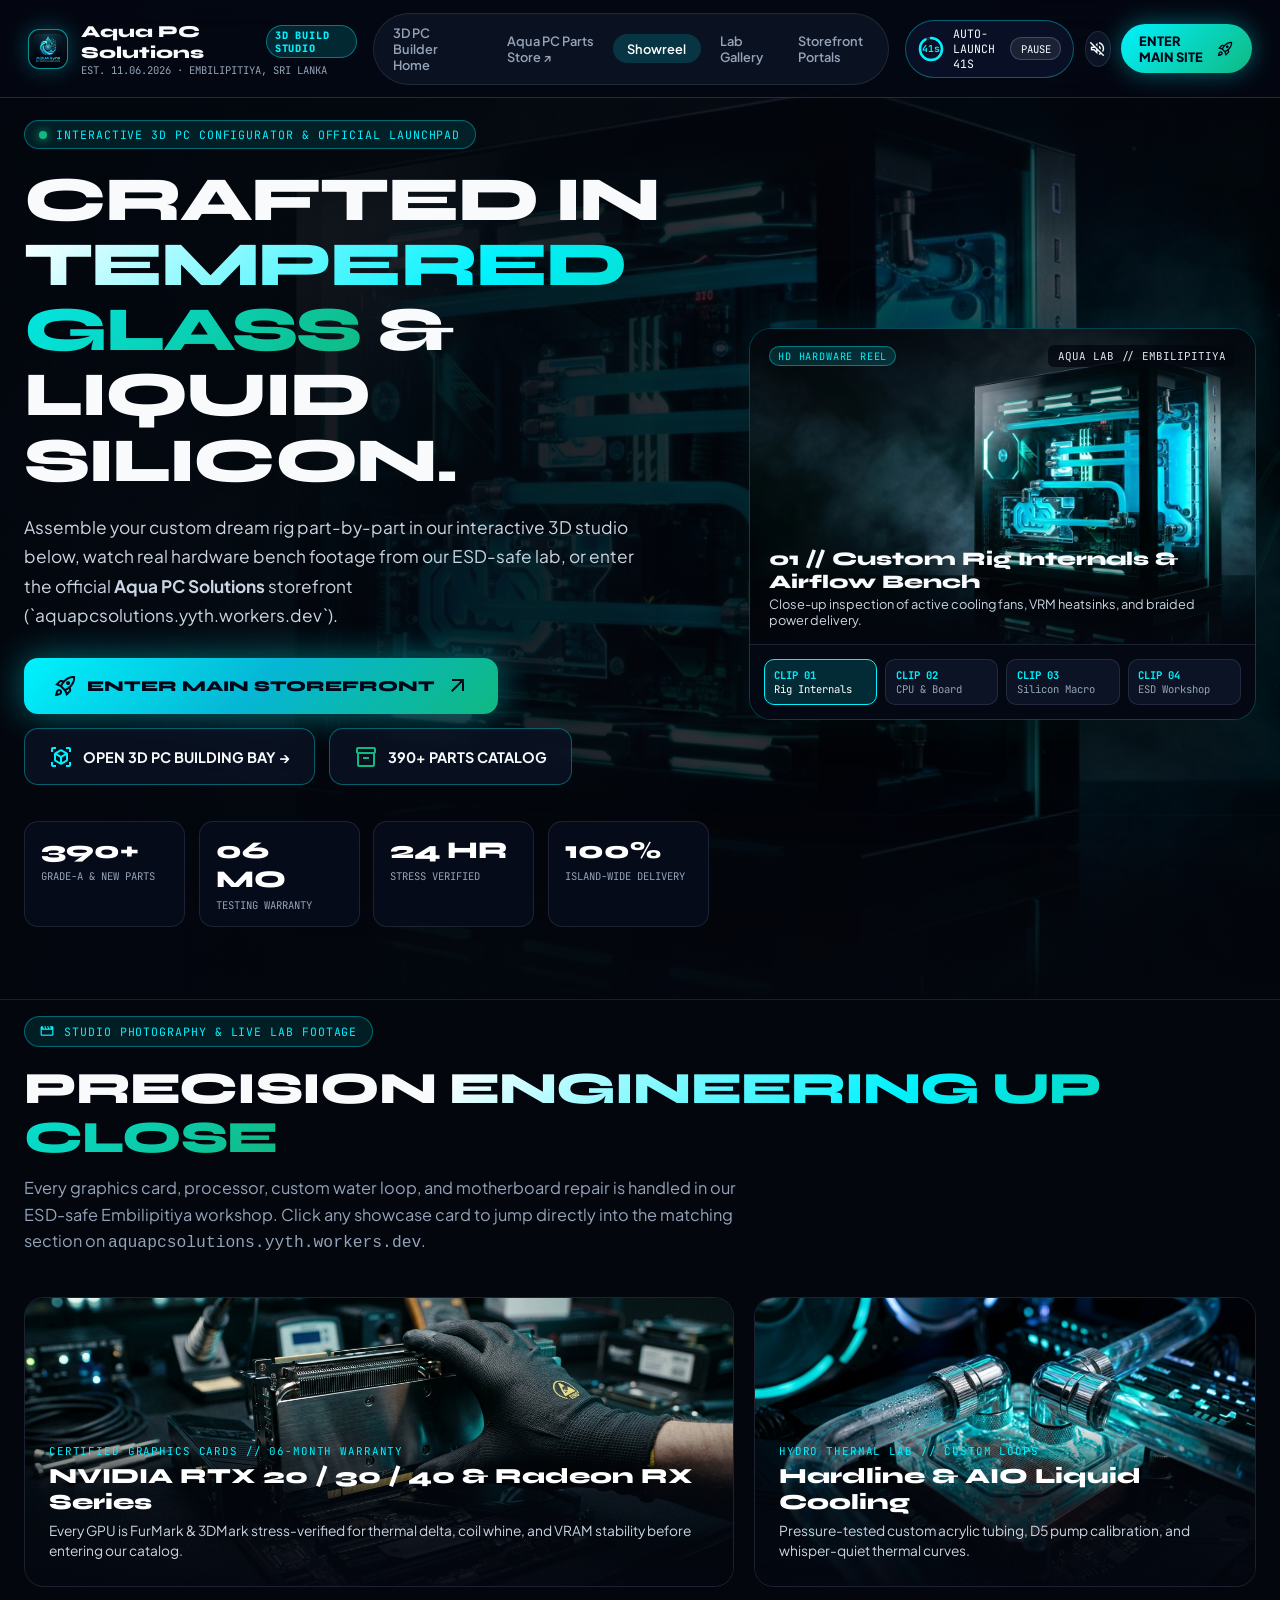
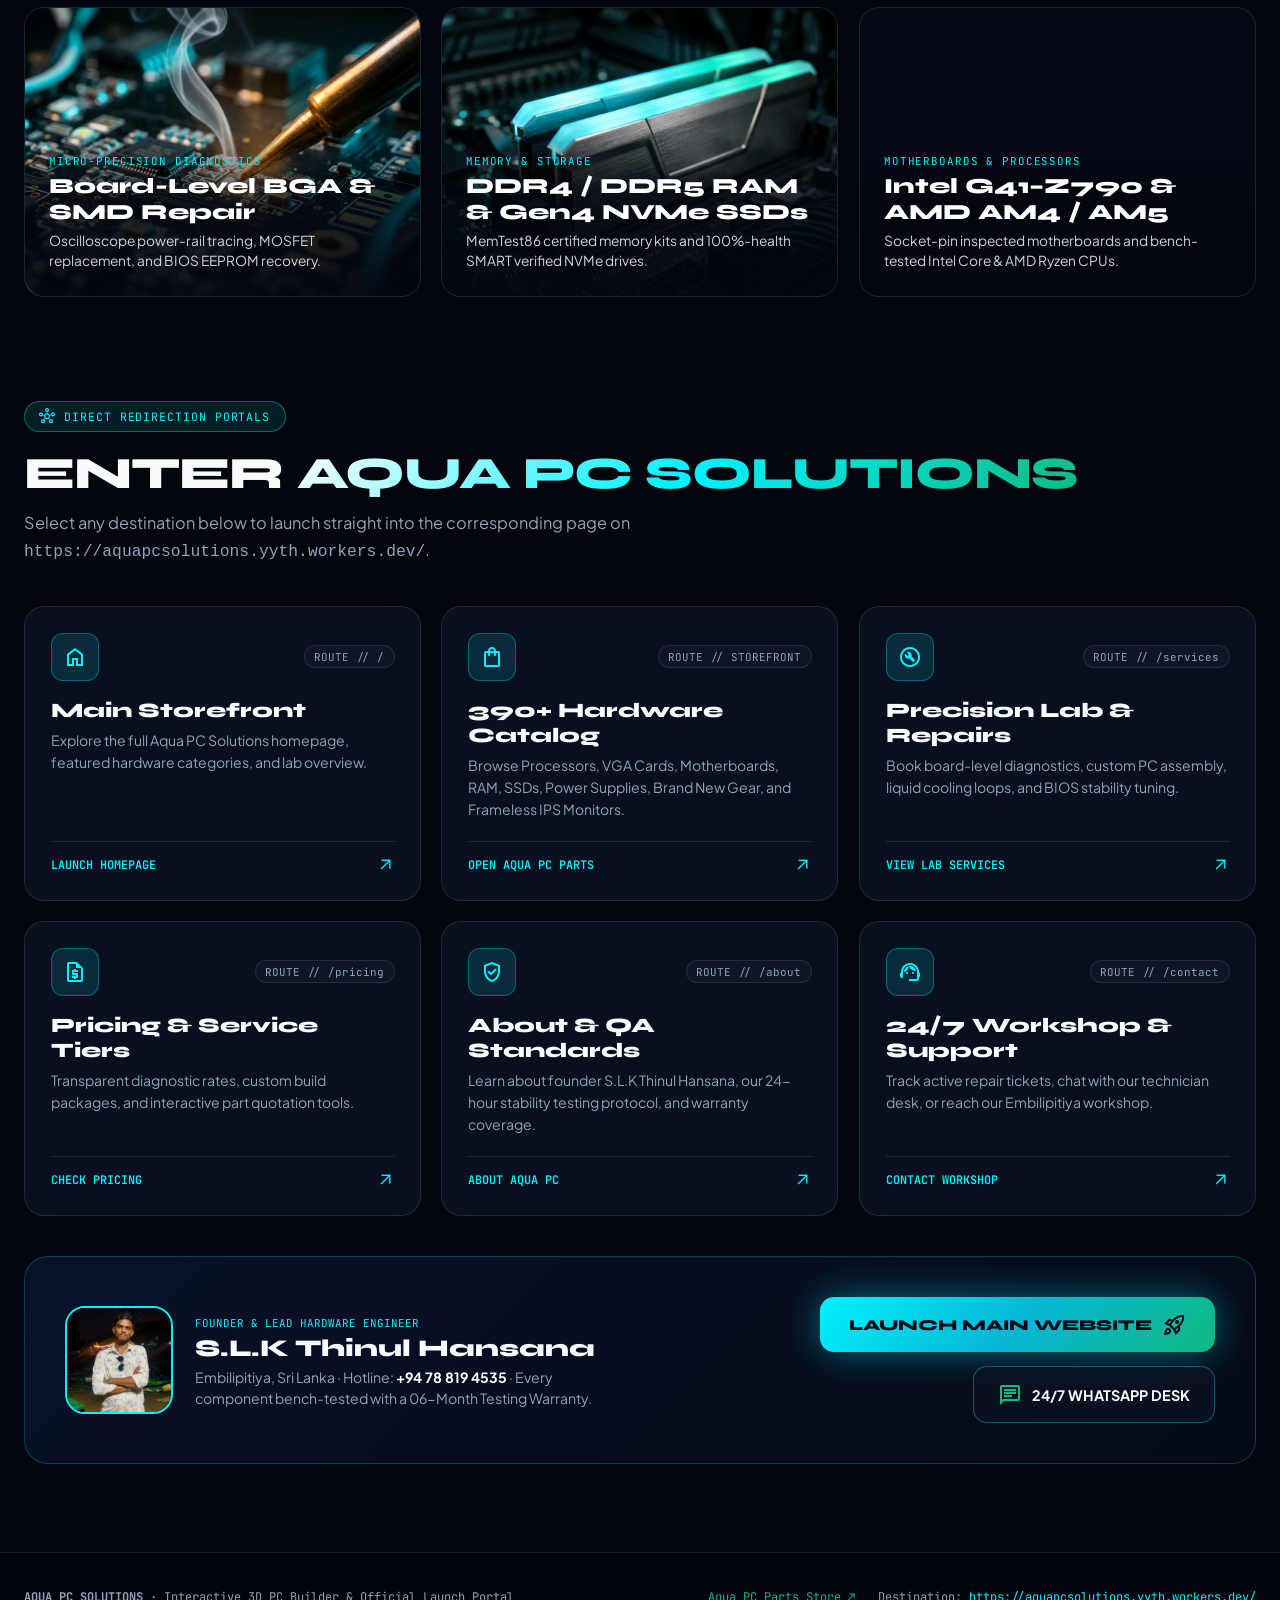
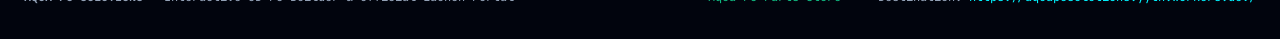
==== commit 82eb50a4: "Feat: Sync Aqua logo, 390+ part counts & direct Storefront chain links" ====
--- a/portal.html
+++ b/portal.html
@@ -4,6 +4,8 @@
   <meta charset="UTF-8" />
   <meta name="viewport" content="width=device-width, initial-scale=1.0" />
   <title>Aqua PC Solutions | Cinematic Showreel, Video Lab &amp; Storefront Launchpad</title>
+  <link rel="icon" type="image/jpeg" href="assets/logo.jpg" />
+  <link rel="apple-touch-icon" href="assets/logo.jpg" />
   <meta
     name="description"
     content="Build your custom gaming PC in real-time 3D, watch step-by-step hardware assembly, explore HD lab videos, and launch directly into Aqua PC Solutions (aquapcsolutions.yyth.workers.dev)."
@@ -72,7 +74,7 @@
   <header class="top-nav">
     <a href="https://aquapcsolutions.yyth.workers.dev/" data-portal-path="/" class="brand-cluster">
       <div class="brand-orb">
-        <span class="material-symbols-outlined" style="color: var(--cyan); font-size: 22px">water_drop</span>
+        <img src="assets/logo.jpg" alt="Aqua PC Solutions Logo" class="brand-logo-img" />
       </div>
       <div>
         <div class="brand-title">
@@ -85,6 +87,7 @@
 
     <nav class="nav-links" aria-label="Portal sections">
       <a href="index.html" class="nav-link">3D PC Builder Home</a>
+      <a href="https://aquapcparts.pages.dev/" class="nav-link">Aqua PC Parts Store &#8599;</a>
       <a href="#hero" class="nav-link active">Showreel</a>
       <a href="#video-showcase" class="nav-link">Lab Gallery</a>
       <a href="#portal-matrix" class="nav-link">Storefront Portals</a>
@@ -181,19 +184,19 @@
               </a>
 
               <a
-                href="https://aquapcsolutions.yyth.workers.dev/shop"
-                data-portal-path="/shop"
+                href="https://aquapcparts.pages.dev/"
+                data-portal-path="https://aquapcparts.pages.dev/"
                 class="btn-secondary-glass"
               >
                 <span class="material-symbols-outlined" style="color: var(--teal)">inventory_2</span>
-                <span>210+ PARTS CATALOG</span>
+                <span>390+ PARTS CATALOG</span>
               </a>
             </div>
 
             <div class="hero-metrics">
               <div class="metric-card" data-tilt-3d>
-                <div class="metric-val">210+</div>
-                <div class="metric-label">Grade-A Parts</div>
+                <div class="metric-val">390+</div>
+                <div class="metric-label">Grade-A &amp; New Parts</div>
               </div>
               <div class="metric-card" data-tilt-3d>
                 <div class="metric-val">06 MO</div>
@@ -458,19 +461,19 @@
             </div>
           </a>
 
-          <a href="https://aquapcsolutions.yyth.workers.dev/shop" data-portal-path="/shop" class="portal-card" data-tilt-3d>
+          <a href="https://aquapcparts.pages.dev/" data-portal-path="https://aquapcparts.pages.dev/" class="portal-card" data-tilt-3d>
             <div>
               <div class="portal-card-top">
                 <div class="portal-icon-box"><span class="material-symbols-outlined">shopping_bag</span></div>
-                <span class="portal-route-tag">ROUTE // /shop</span>
-              </div>
-              <h3 class="portal-card-title">210+ Hardware Catalog</h3>
+                <span class="portal-route-tag">ROUTE // STOREFRONT</span>
+              </div>
+              <h3 class="portal-card-title">390+ Hardware Catalog</h3>
               <p class="portal-card-desc">
-                Browse Processors, VGA Cards, Motherboards, RAM, SSDs, Power Supplies, and Frameless IPS Monitors.
+                Browse Processors, VGA Cards, Motherboards, RAM, SSDs, Power Supplies, Brand New Gear, and Frameless IPS Monitors.
               </p>
             </div>
             <div class="portal-card-footer">
-              <span>OPEN HARDWARE SHOP</span>
+              <span>OPEN AQUA PC PARTS</span>
               <span class="material-symbols-outlined" style="font-size: 18px">arrow_outward</span>
             </div>
           </a>
@@ -598,6 +601,9 @@
         <strong>AQUA PC SOLUTIONS</strong> · Interactive 3D PC Builder &amp; Official Launch Portal
       </div>
       <div>
+        <a href="https://aquapcparts.pages.dev/" style="color: var(--teal); text-decoration: none; margin-right: 1rem">
+          Aqua PC Parts Store &#8599;
+        </a>
         Destination:
         <a
           href="https://aquapcsolutions.yyth.workers.dev/"
--- a/styles.css
+++ b/styles.css
@@ -94,6 +94,16 @@
   align-items: center;
   justify-content: center;
   box-shadow: 0 0 22px rgba(0, 242, 254, 0.28);
+  overflow: hidden;
+  flex-shrink: 0;
+}
+
+.brand-orb img.brand-logo-img {
+  width: 100%;
+  height: 100%;
+  object-fit: cover;
+  border-radius: inherit;
+  display: block;
 }
 
 .brand-title {
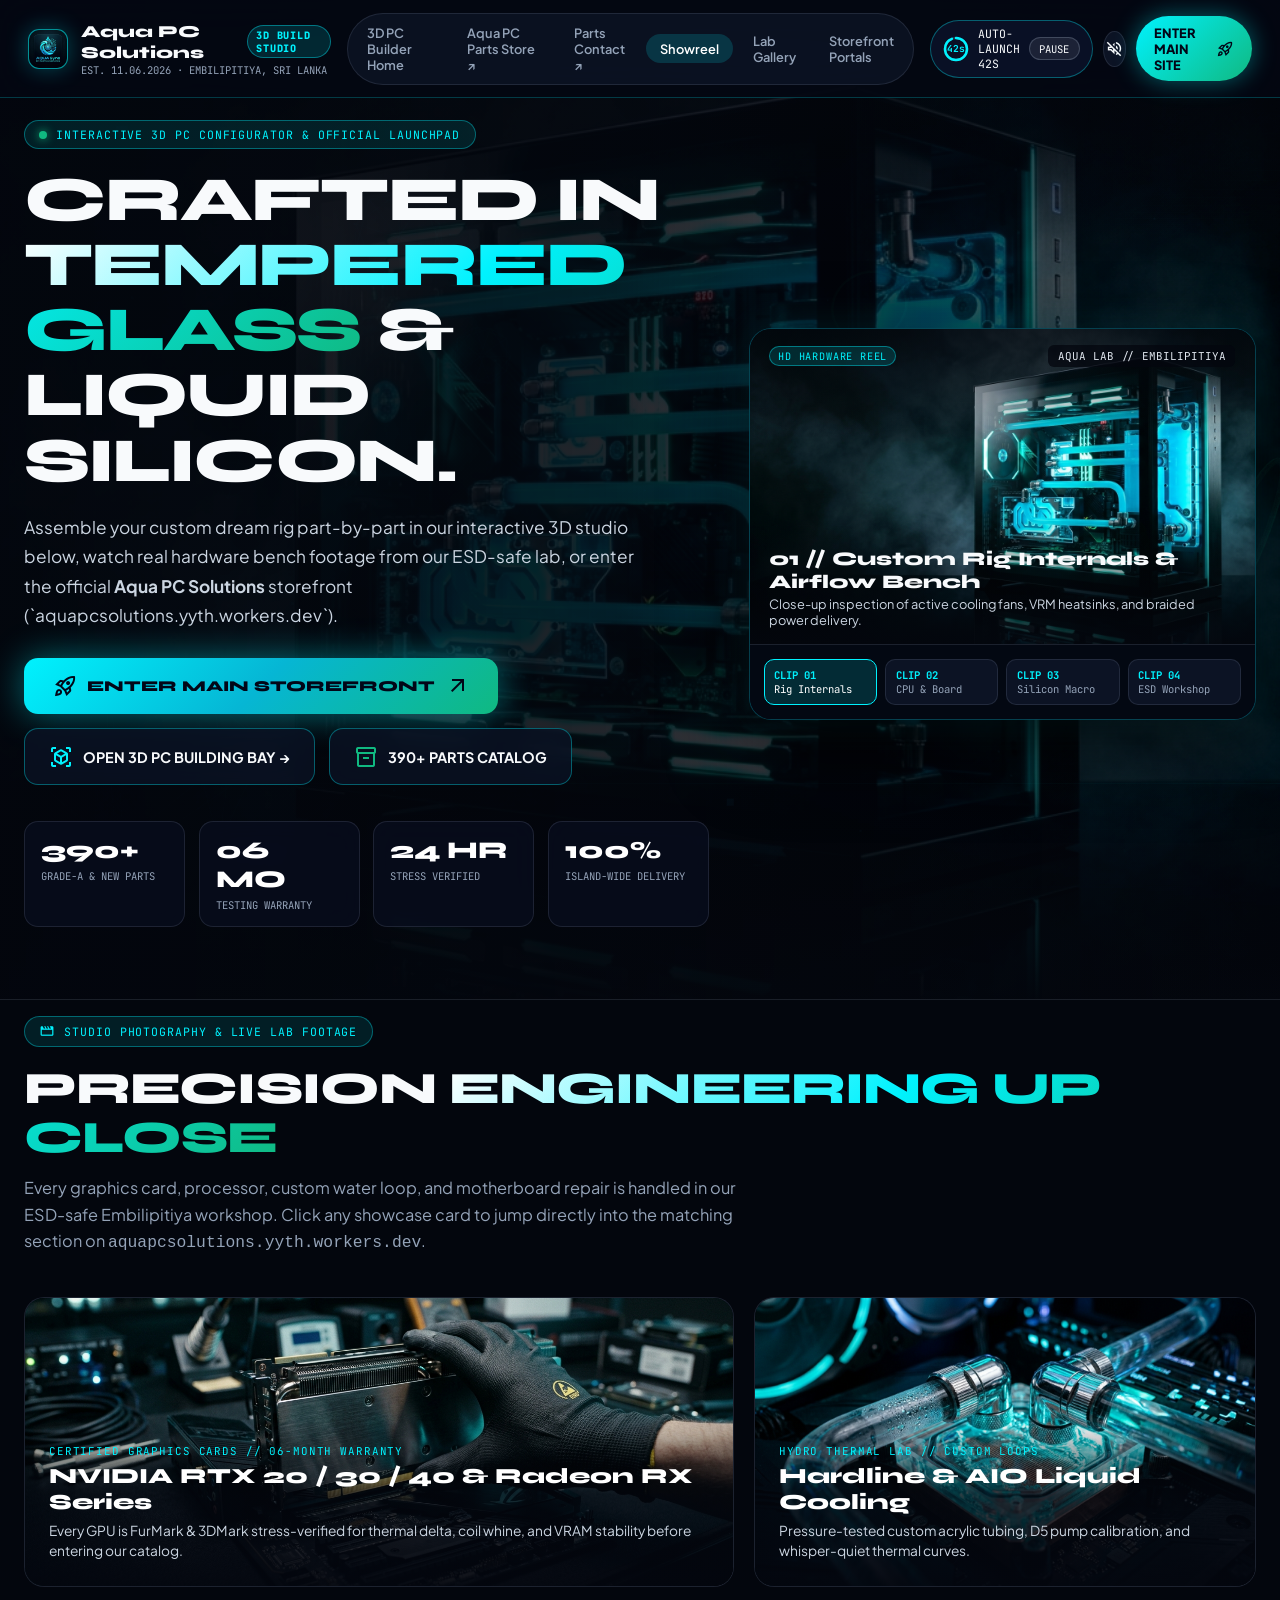
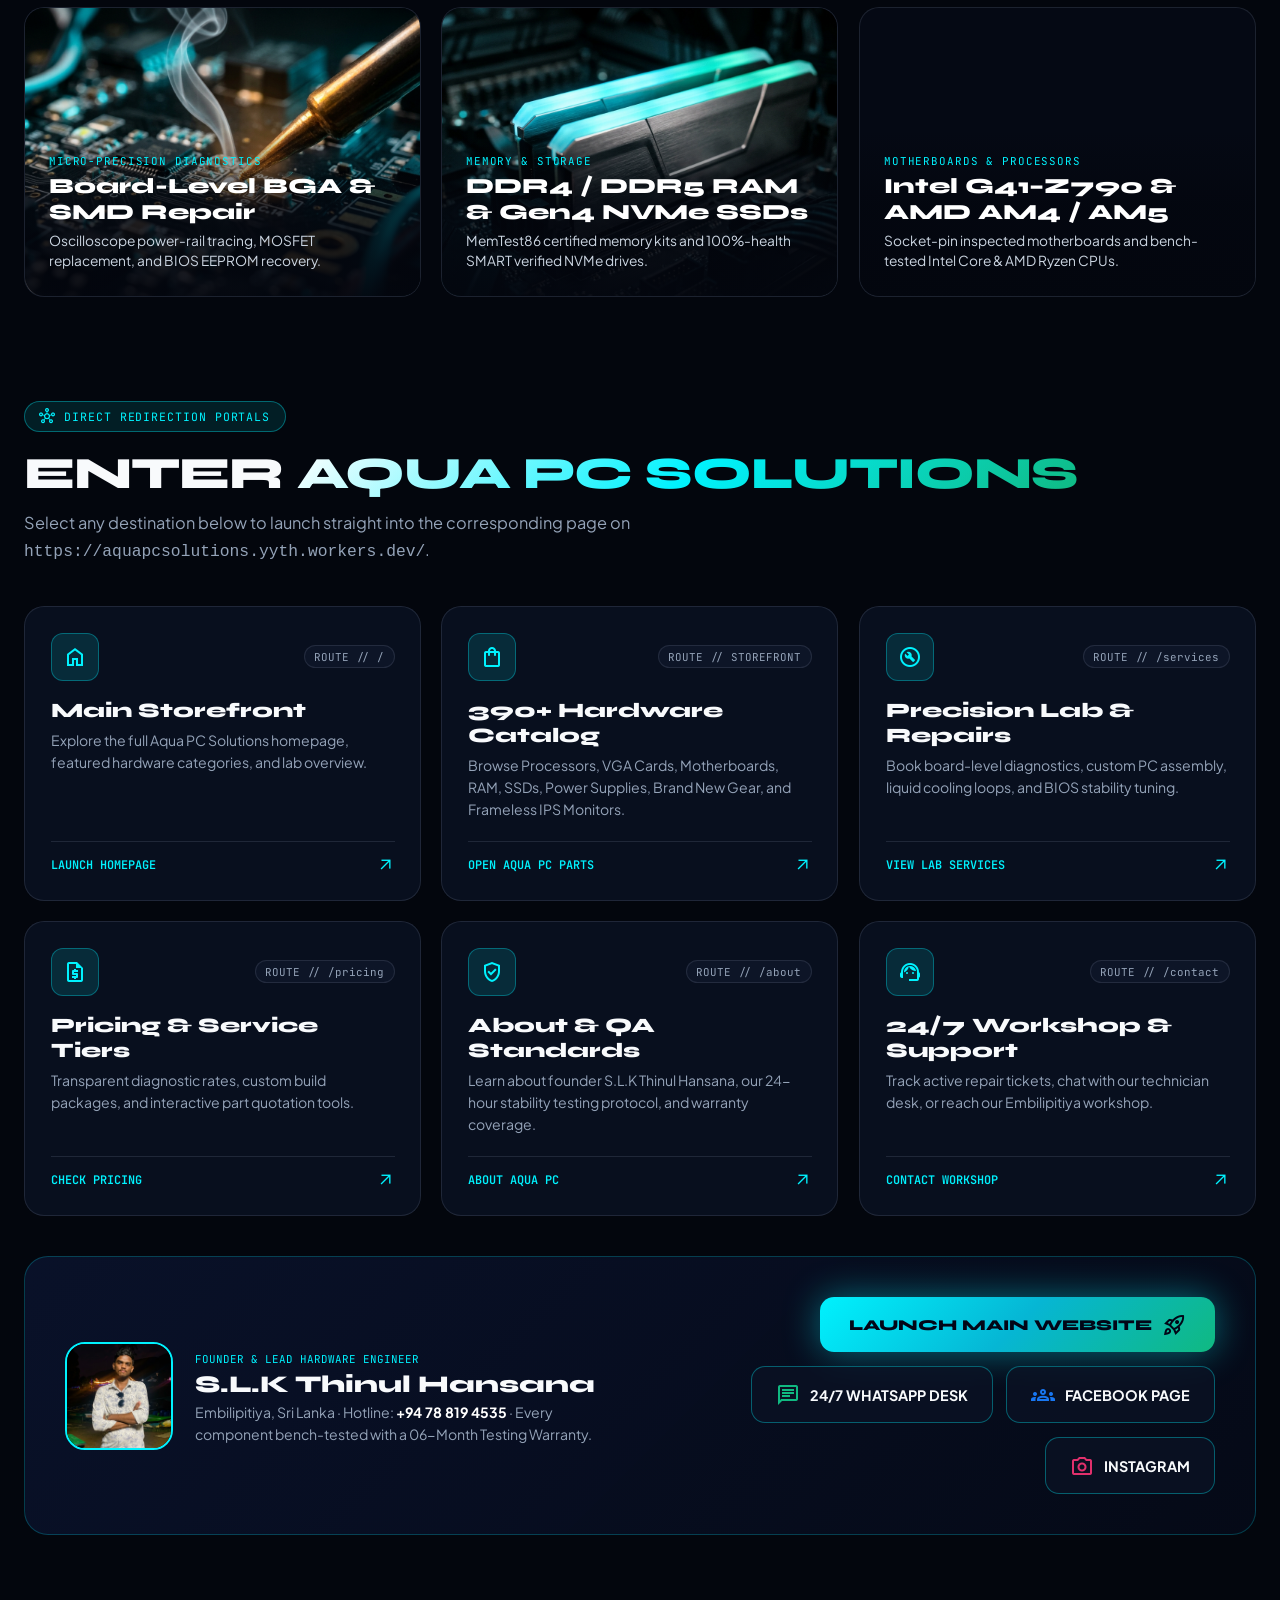
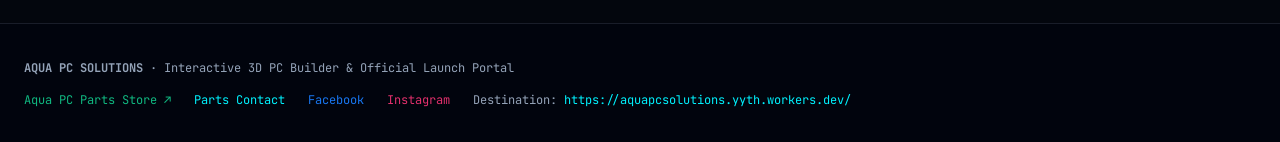
==== commit f33abbe5: "Sync 3D studio with Aqua PC Parts Contact page, Facebook & Instagram profiles" ====
--- a/portal.html
+++ b/portal.html
@@ -1,30 +1,27 @@
 <!DOCTYPE html>
 <html lang="en" class="dark">
+
 <head>
   <meta charset="UTF-8" />
   <meta name="viewport" content="width=device-width, initial-scale=1.0" />
   <title>Aqua PC Solutions | Cinematic Showreel, Video Lab &amp; Storefront Launchpad</title>
   <link rel="icon" type="image/jpeg" href="assets/logo.jpg" />
   <link rel="apple-touch-icon" href="assets/logo.jpg" />
-  <meta
-    name="description"
-    content="Build your custom gaming PC in real-time 3D, watch step-by-step hardware assembly, explore HD lab videos, and launch directly into Aqua PC Solutions (aquapcsolutions.yyth.workers.dev)."
-  />
+  <meta name="description"
+    content="Build your custom gaming PC in real-time 3D, watch step-by-step hardware assembly, explore HD lab videos, and launch directly into Aqua PC Solutions (aquapcsolutions.yyth.workers.dev)." />
 
   <!-- Google Fonts -->
   <link rel="preconnect" href="https://fonts.googleapis.com" />
   <link rel="preconnect" href="https://fonts.gstatic.com" crossorigin />
   <link
     href="https://fonts.googleapis.com/css2?family=JetBrains+Mono:wght@400;500;600;700&family=Plus+Jakarta+Sans:wght@400;500;600;700;800&family=Syne:wght@700;800&display=swap"
-    rel="stylesheet"
-  />
-  <link
-    rel="stylesheet"
-    href="https://fonts.googleapis.com/css2?family=Material+Symbols+Outlined:opsz,wght,FILL,GRAD@20..48,100..700,0..1,-50..200"
-  />
+    rel="stylesheet" />
+  <link rel="stylesheet"
+    href="https://fonts.googleapis.com/css2?family=Material+Symbols+Outlined:opsz,wght,FILL,GRAD@20..48,100..700,0..1,-50..200" />
 
   <link rel="stylesheet" href="styles.css" />
 </head>
+
 <body>
   <!-- Subtle Ambient Floating Particles -->
   <canvas id="bg-ambient-canvas" aria-hidden="true"></canvas>
@@ -32,31 +29,25 @@
   <!-- Hyperspace Warp Redirection Overlay -->
   <div id="warp-overlay" aria-hidden="true">
     <div class="warp-ring"></div>
-    <p
-      style="
+    <p style="
         font-family: var(--font-mono);
         font-size: 0.76rem;
         letter-spacing: 0.16em;
         color: var(--cyan);
         text-transform: uppercase;
         margin-bottom: 0.45rem;
-      "
-    >
+      ">
       LAUNCHING OFFICIAL STOREFRONT
     </p>
-    <h2
-      style="
+    <h2 style="
         font-family: var(--font-display);
         font-size: clamp(1.5rem, 3vw, 2.2rem);
         font-weight: 800;
         margin-bottom: 0.5rem;
-      "
-    >
+      ">
       Redirecting to Aqua PC Solutions
     </h2>
-    <code
-      id="warp-destination-url"
-      style="
+    <code id="warp-destination-url" style="
         font-family: var(--font-mono);
         font-size: 0.84rem;
         color: #94a3b8;
@@ -64,8 +55,7 @@
         padding: 0.4rem 0.9rem;
         border-radius: 8px;
         border: 1px solid rgba(0, 242, 254, 0.3);
-      "
-    >
+      ">
       https://aquapcsolutions.yyth.workers.dev/
     </code>
   </div>
@@ -88,6 +78,7 @@
     <nav class="nav-links" aria-label="Portal sections">
       <a href="index.html" class="nav-link">3D PC Builder Home</a>
       <a href="https://aquapcparts.pages.dev/" class="nav-link">Aqua PC Parts Store &#8599;</a>
+      <a href="https://aquapcparts.pages.dev/contact.html" class="nav-link">Parts Contact &#8599;</a>
       <a href="#hero" class="nav-link active">Showreel</a>
       <a href="#video-showcase" class="nav-link">Lab Gallery</a>
       <a href="#portal-matrix" class="nav-link">Storefront Portals</a>
@@ -108,22 +99,13 @@
       </div>
 
       <!-- Sound FX Toggle -->
-      <button
-        id="sfx-toggle-btn"
-        class="icon-btn"
-        type="button"
-        title="Toggle UI Sound Effects"
-        aria-label="Toggle UI Sound Effects"
-      >
+      <button id="sfx-toggle-btn" class="icon-btn" type="button" title="Toggle UI Sound Effects"
+        aria-label="Toggle UI Sound Effects">
         <span class="material-symbols-outlined" style="font-size: 19px">volume_off</span>
       </button>
 
       <!-- Instant Launch CTA -->
-      <a
-        href="https://aquapcsolutions.yyth.workers.dev/"
-        data-portal-path="/"
-        class="btn-enter-now"
-      >
+      <a href="https://aquapcsolutions.yyth.workers.dev/" data-portal-path="/" class="btn-enter-now">
         <span>ENTER MAIN SITE</span>
         <span class="material-symbols-outlined" style="font-size: 18px">rocket_launch</span>
       </a>
@@ -137,14 +119,7 @@
     <section id="hero" class="hero-cinema">
       <div class="hero-backdrop-media" aria-hidden="true">
         <img src="assets/hero-rig.jpg" alt="" class="hero-backdrop-img" />
-        <video
-          src="assets/video/pc-internals.mp4"
-          autoplay
-          muted
-          loop
-          playsinline
-          class="hero-backdrop-video"
-        ></video>
+        <video src="assets/video/pc-internals.mp4" autoplay muted loop playsinline class="hero-backdrop-video"></video>
         <div class="hero-backdrop-gradient"></div>
       </div>
 
@@ -168,11 +143,7 @@
             </p>
 
             <div class="hero-cta-group">
-              <a
-                href="https://aquapcsolutions.yyth.workers.dev/"
-                data-portal-path="/"
-                class="btn-primary-warp"
-              >
+              <a href="https://aquapcsolutions.yyth.workers.dev/" data-portal-path="/" class="btn-primary-warp">
                 <span class="material-symbols-outlined">rocket_launch</span>
                 <span>ENTER MAIN STOREFRONT</span>
                 <span class="material-symbols-outlined">arrow_outward</span>
@@ -183,11 +154,8 @@
                 <span>OPEN 3D PC BUILDING BAY &rarr;</span>
               </a>
 
-              <a
-                href="https://aquapcparts.pages.dev/"
-                data-portal-path="https://aquapcparts.pages.dev/"
-                class="btn-secondary-glass"
-              >
+              <a href="https://aquapcparts.pages.dev/" data-portal-path="https://aquapcparts.pages.dev/"
+                class="btn-secondary-glass">
                 <span class="material-symbols-outlined" style="color: var(--teal)">inventory_2</span>
                 <span>390+ PARTS CATALOG</span>
               </a>
@@ -216,37 +184,26 @@
           <!-- Right Column: Multi-Clip HD Hardware Video Showreel Player -->
           <div class="hero-reel-card" data-tilt-3d>
             <div class="hero-reel-video-wrap">
-              <video
-                id="hero-reel-video"
-                src="assets/video/pc-internals.mp4"
-                poster="assets/hero-rig.jpg"
-                autoplay
-                muted
-                loop
-                playsinline
-              ></video>
+              <video id="hero-reel-video" src="assets/video/pc-internals.mp4" poster="assets/hero-rig.jpg" autoplay
+                muted loop playsinline></video>
               <div class="hero-reel-overlay">
                 <div style="display: flex; justify-content: space-between; align-items: center">
                   <span class="brand-badge">HD HARDWARE REEL</span>
-                  <span
-                    style="
+                  <span style="
                       font-family: var(--font-mono);
                       font-size: 0.68rem;
                       color: #e2e8f0;
                       background: rgba(3, 6, 14, 0.75);
                       padding: 0.25rem 0.6rem;
                       border-radius: 6px;
-                    "
-                  >
+                    ">
                     AQUA LAB // EMBILIPITIYA
                   </span>
                 </div>
 
                 <div>
-                  <h2
-                    id="hero-reel-title"
-                    style="font-family: var(--font-display); font-size: 1.2rem; font-weight: 800; margin-bottom: 0.2rem"
-                  >
+                  <h2 id="hero-reel-title"
+                    style="font-family: var(--font-display); font-size: 1.2rem; font-weight: 800; margin-bottom: 0.2rem">
                     01 // Custom Rig Internals &amp; Airflow Bench
                   </h2>
                   <p id="hero-reel-sub" style="font-size: 0.8rem; color: #cbd5e1">
@@ -258,46 +215,30 @@
 
             <!-- 4 Real Local Video Switcher Buttons -->
             <div class="hero-reel-thumbs">
-              <button
-                type="button"
-                class="reel-thumb-btn active"
-                data-reel-src="assets/video/pc-internals.mp4"
+              <button type="button" class="reel-thumb-btn active" data-reel-src="assets/video/pc-internals.mp4"
                 data-reel-title="01 // Custom Rig Internals & Airflow Bench"
-                data-reel-sub="Close-up inspection of active cooling fans, VRM heatsinks, and braided power delivery."
-              >
+                data-reel-sub="Close-up inspection of active cooling fans, VRM heatsinks, and braided power delivery.">
                 <strong style="display: block; color: var(--cyan)">CLIP 01</strong>
                 <span>Rig Internals</span>
               </button>
 
-              <button
-                type="button"
-                class="reel-thumb-btn"
-                data-reel-src="assets/video/cpu-board.mp4"
+              <button type="button" class="reel-thumb-btn" data-reel-src="assets/video/cpu-board.mp4"
                 data-reel-title="02 // High-Tech Processor & Motherboard Matrix"
-                data-reel-sub="Socket architecture, PCIe Gen5 lanes, and multi-phase VRM power delivery."
-              >
+                data-reel-sub="Socket architecture, PCIe Gen5 lanes, and multi-phase VRM power delivery.">
                 <strong style="display: block; color: var(--cyan)">CLIP 02</strong>
                 <span>CPU &amp; Board</span>
               </button>
 
-              <button
-                type="button"
-                class="reel-thumb-btn"
-                data-reel-src="assets/video/microchip.mp4"
+              <button type="button" class="reel-thumb-btn" data-reel-src="assets/video/microchip.mp4"
                 data-reel-title="03 // Silicon Die & BGA Micro-Inspection"
-                data-reel-sub="Grade-A component verification and SMD circuit diagnostics before dispatch."
-              >
+                data-reel-sub="Grade-A component verification and SMD circuit diagnostics before dispatch.">
                 <strong style="display: block; color: var(--cyan)">CLIP 03</strong>
                 <span>Silicon Macro</span>
               </button>
 
-              <button
-                type="button"
-                class="reel-thumb-btn"
-                data-reel-src="assets/video/tech-workshop.mp4"
+              <button type="button" class="reel-thumb-btn" data-reel-src="assets/video/tech-workshop.mp4"
                 data-reel-title="04 // ESD-Safe Diagnostic & Repair Lab"
-                data-reel-sub="Precision workstation assembly, thermal repasting, and 24-hour stability testing."
-              >
+                data-reel-sub="Precision workstation assembly, thermal repasting, and 24-hour stability testing.">
                 <strong style="display: block; color: var(--cyan)">CLIP 04</strong>
                 <span>ESD Workshop</span>
               </button>
@@ -329,13 +270,10 @@
 
         <div class="bento-gallery-grid">
           <!-- Card 1: GPU Installation Photo + Video Hover -->
-          <a
-            href="https://aquapcsolutions.yyth.workers.dev/shop?category=vga-cards"
-            data-portal-path="/shop?category=vga-cards"
-            class="bento-card bento-span-7"
-            data-tilt-3d
-          >
-            <img src="assets/lab-gpu-install.jpg" alt="Graphics card installation in ESD-safe lab" class="bento-media" />
+          <a href="https://aquapcsolutions.yyth.workers.dev/shop?category=vga-cards"
+            data-portal-path="/shop?category=vga-cards" class="bento-card bento-span-7" data-tilt-3d>
+            <img src="assets/lab-gpu-install.jpg" alt="Graphics card installation in ESD-safe lab"
+              class="bento-media" />
             <div class="bento-overlay">
               <span class="bento-kicker">CERTIFIED GRAPHICS CARDS // 06-MONTH WARRANTY</span>
               <h3 class="bento-title">NVIDIA RTX 20 / 30 / 40 &amp; Radeon RX Series</h3>
@@ -347,12 +285,8 @@
           </a>
 
           <!-- Card 2: Cryo Waterblock Macro -->
-          <a
-            href="https://aquapcsolutions.yyth.workers.dev/services#srv-02"
-            data-portal-path="/services"
-            class="bento-card bento-span-5"
-            data-tilt-3d
-          >
+          <a href="https://aquapcsolutions.yyth.workers.dev/services#srv-02" data-portal-path="/services"
+            class="bento-card bento-span-5" data-tilt-3d>
             <img src="assets/cooling-loop.jpg" alt="Custom liquid cooling hardline loop" class="bento-media" />
             <div class="bento-overlay">
               <span class="bento-kicker">HYDRO THERMAL LAB // CUSTOM LOOPS</span>
@@ -364,12 +298,8 @@
           </a>
 
           <!-- Card 3: Micro-Soldering Repair Photo -->
-          <a
-            href="https://aquapcsolutions.yyth.workers.dev/services#srv-01"
-            data-portal-path="/services"
-            class="bento-card bento-span-4"
-            data-tilt-3d
-          >
+          <a href="https://aquapcsolutions.yyth.workers.dev/services#srv-01" data-portal-path="/services"
+            class="bento-card bento-span-4" data-tilt-3d>
             <img src="assets/micro-solder.jpg" alt="Board-level micro-soldering repair" class="bento-media" />
             <div class="bento-overlay">
               <span class="bento-kicker">MICRO-PRECISION DIAGNOSTICS</span>
@@ -381,12 +311,8 @@
           </a>
 
           <!-- Card 4: DDR5 RGB Macro Photo -->
-          <a
-            href="https://aquapcsolutions.yyth.workers.dev/shop?category=ram"
-            data-portal-path="/shop?category=ram"
-            class="bento-card bento-span-4"
-            data-tilt-3d
-          >
+          <a href="https://aquapcsolutions.yyth.workers.dev/shop?category=ram" data-portal-path="/shop?category=ram"
+            class="bento-card bento-span-4" data-tilt-3d>
             <img src="assets/rgb-ram-macro.jpg" alt="DDR5 RGB Memory modules" class="bento-media" />
             <div class="bento-overlay">
               <span class="bento-kicker">MEMORY &amp; STORAGE</span>
@@ -398,20 +324,9 @@
           </a>
 
           <!-- Card 5: Live Looping Circuit Board Video Card -->
-          <a
-            href="https://aquapcsolutions.yyth.workers.dev/shop?category=motherboards"
-            data-portal-path="/shop?category=motherboards"
-            class="bento-card bento-span-4"
-            data-tilt-3d
-          >
-            <video
-              src="assets/video/circuit-board.mp4"
-              autoplay
-              muted
-              loop
-              playsinline
-              class="bento-media"
-            ></video>
+          <a href="https://aquapcsolutions.yyth.workers.dev/shop?category=motherboards"
+            data-portal-path="/shop?category=motherboards" class="bento-card bento-span-4" data-tilt-3d>
+            <video src="assets/video/circuit-board.mp4" autoplay muted loop playsinline class="bento-media"></video>
             <div class="bento-overlay">
               <span class="bento-kicker">MOTHERBOARDS &amp; PROCESSORS</span>
               <h3 class="bento-title">Intel G41–Z790 &amp; AMD AM4 / AM5</h3>
@@ -461,7 +376,8 @@
             </div>
           </a>
 
-          <a href="https://aquapcparts.pages.dev/" data-portal-path="https://aquapcparts.pages.dev/" class="portal-card" data-tilt-3d>
+          <a href="https://aquapcparts.pages.dev/" data-portal-path="https://aquapcparts.pages.dev/" class="portal-card"
+            data-tilt-3d>
             <div>
               <div class="portal-card-top">
                 <div class="portal-icon-box"><span class="material-symbols-outlined">shopping_bag</span></div>
@@ -469,7 +385,8 @@
               </div>
               <h3 class="portal-card-title">390+ Hardware Catalog</h3>
               <p class="portal-card-desc">
-                Browse Processors, VGA Cards, Motherboards, RAM, SSDs, Power Supplies, Brand New Gear, and Frameless IPS Monitors.
+                Browse Processors, VGA Cards, Motherboards, RAM, SSDs, Power Supplies, Brand New Gear, and Frameless IPS
+                Monitors.
               </p>
             </div>
             <div class="portal-card-footer">
@@ -478,7 +395,8 @@
             </div>
           </a>
 
-          <a href="https://aquapcsolutions.yyth.workers.dev/services" data-portal-path="/services" class="portal-card" data-tilt-3d>
+          <a href="https://aquapcsolutions.yyth.workers.dev/services" data-portal-path="/services" class="portal-card"
+            data-tilt-3d>
             <div>
               <div class="portal-card-top">
                 <div class="portal-icon-box"><span class="material-symbols-outlined">build_circle</span></div>
@@ -495,7 +413,8 @@
             </div>
           </a>
 
-          <a href="https://aquapcsolutions.yyth.workers.dev/pricing" data-portal-path="/pricing" class="portal-card" data-tilt-3d>
+          <a href="https://aquapcsolutions.yyth.workers.dev/pricing" data-portal-path="/pricing" class="portal-card"
+            data-tilt-3d>
             <div>
               <div class="portal-card-top">
                 <div class="portal-icon-box"><span class="material-symbols-outlined">request_quote</span></div>
@@ -512,7 +431,8 @@
             </div>
           </a>
 
-          <a href="https://aquapcsolutions.yyth.workers.dev/about" data-portal-path="/about" class="portal-card" data-tilt-3d>
+          <a href="https://aquapcsolutions.yyth.workers.dev/about" data-portal-path="/about" class="portal-card"
+            data-tilt-3d>
             <div>
               <div class="portal-card-top">
                 <div class="portal-icon-box"><span class="material-symbols-outlined">verified_user</span></div>
@@ -529,7 +449,8 @@
             </div>
           </a>
 
-          <a href="https://aquapcsolutions.yyth.workers.dev/contact" data-portal-path="/contact" class="portal-card" data-tilt-3d>
+          <a href="https://aquapcsolutions.yyth.workers.dev/contact" data-portal-path="/contact" class="portal-card"
+            data-tilt-3d>
             <div>
               <div class="portal-card-top">
                 <div class="portal-icon-box"><span class="material-symbols-outlined">support_agent</span></div>
@@ -568,24 +489,28 @@
           </div>
 
           <div style="display: flex; flex-wrap: wrap; gap: 0.85rem; justify-content: flex-end">
-            <a
-              href="https://aquapcsolutions.yyth.workers.dev/"
-              data-portal-path="/"
-              class="btn-primary-warp"
-            >
+            <a href="https://aquapcsolutions.yyth.workers.dev/" data-portal-path="/" class="btn-primary-warp">
               <span>LAUNCH MAIN WEBSITE</span>
               <span class="material-symbols-outlined">rocket_launch</span>
             </a>
 
-            <a
-              href="https://wa.me/message/CYZRQDEHLIRZF1"
-              target="_blank"
-              rel="noopener noreferrer"
-              class="btn-secondary-glass"
-            >
+            <a href="https://wa.me/message/CYZRQDEHLIRZF1" target="_blank" rel="noopener noreferrer"
+              class="btn-secondary-glass">
               <span class="material-symbols-outlined" style="color: var(--teal)">chat</span>
               <span>24/7 WHATSAPP DESK</span>
             </a>
+
+            <a href="https://www.facebook.com/aquapcsolutions" target="_blank" rel="noopener noreferrer"
+              class="btn-secondary-glass">
+              <span class="material-symbols-outlined" style="color: #1877f2">groups</span>
+              <span>FACEBOOK PAGE</span>
+            </a>
+
+            <a href="https://www.instagram.com/aquapcsolutions/" target="_blank" rel="noopener noreferrer"
+              class="btn-secondary-glass">
+              <span class="material-symbols-outlined" style="color: #e1306c">photo_camera</span>
+              <span>INSTAGRAM</span>
+            </a>
           </div>
         </div>
       </div>
@@ -593,10 +518,8 @@
   </main>
 
   <footer class="portal-footer">
-    <div
-      class="section-container"
-      style="display: flex; flex-wrap: wrap; justify-content: space-between; align-items: center; gap: 1rem"
-    >
+    <div class="section-container"
+      style="display: flex; flex-wrap: wrap; justify-content: space-between; align-items: center; gap: 1rem">
       <div>
         <strong>AQUA PC SOLUTIONS</strong> · Interactive 3D PC Builder &amp; Official Launch Portal
       </div>
@@ -604,12 +527,18 @@
         <a href="https://aquapcparts.pages.dev/" style="color: var(--teal); text-decoration: none; margin-right: 1rem">
           Aqua PC Parts Store &#8599;
         </a>
+        <a href="https://aquapcparts.pages.dev/contact.html" style="color: var(--cyan); text-decoration: none; margin-right: 1rem">
+          Parts Contact
+        </a>
+        <a href="https://www.facebook.com/aquapcsolutions" target="_blank" rel="noopener" style="color: #1877f2; text-decoration: none; margin-right: 1rem">
+          Facebook
+        </a>
+        <a href="https://www.instagram.com/aquapcsolutions/" target="_blank" rel="noopener" style="color: #e1306c; text-decoration: none; margin-right: 1rem">
+          Instagram
+        </a>
         Destination:
-        <a
-          href="https://aquapcsolutions.yyth.workers.dev/"
-          data-portal-path="/"
-          style="color: var(--cyan); text-decoration: none"
-        >
+        <a href="https://aquapcsolutions.yyth.workers.dev/" data-portal-path="/"
+          style="color: var(--cyan); text-decoration: none">
           https://aquapcsolutions.yyth.workers.dev/
         </a>
       </div>
@@ -621,4 +550,5 @@
   <script src="scene3d.js"></script>
   <script src="app.js"></script>
 </body>
+
 </html>
